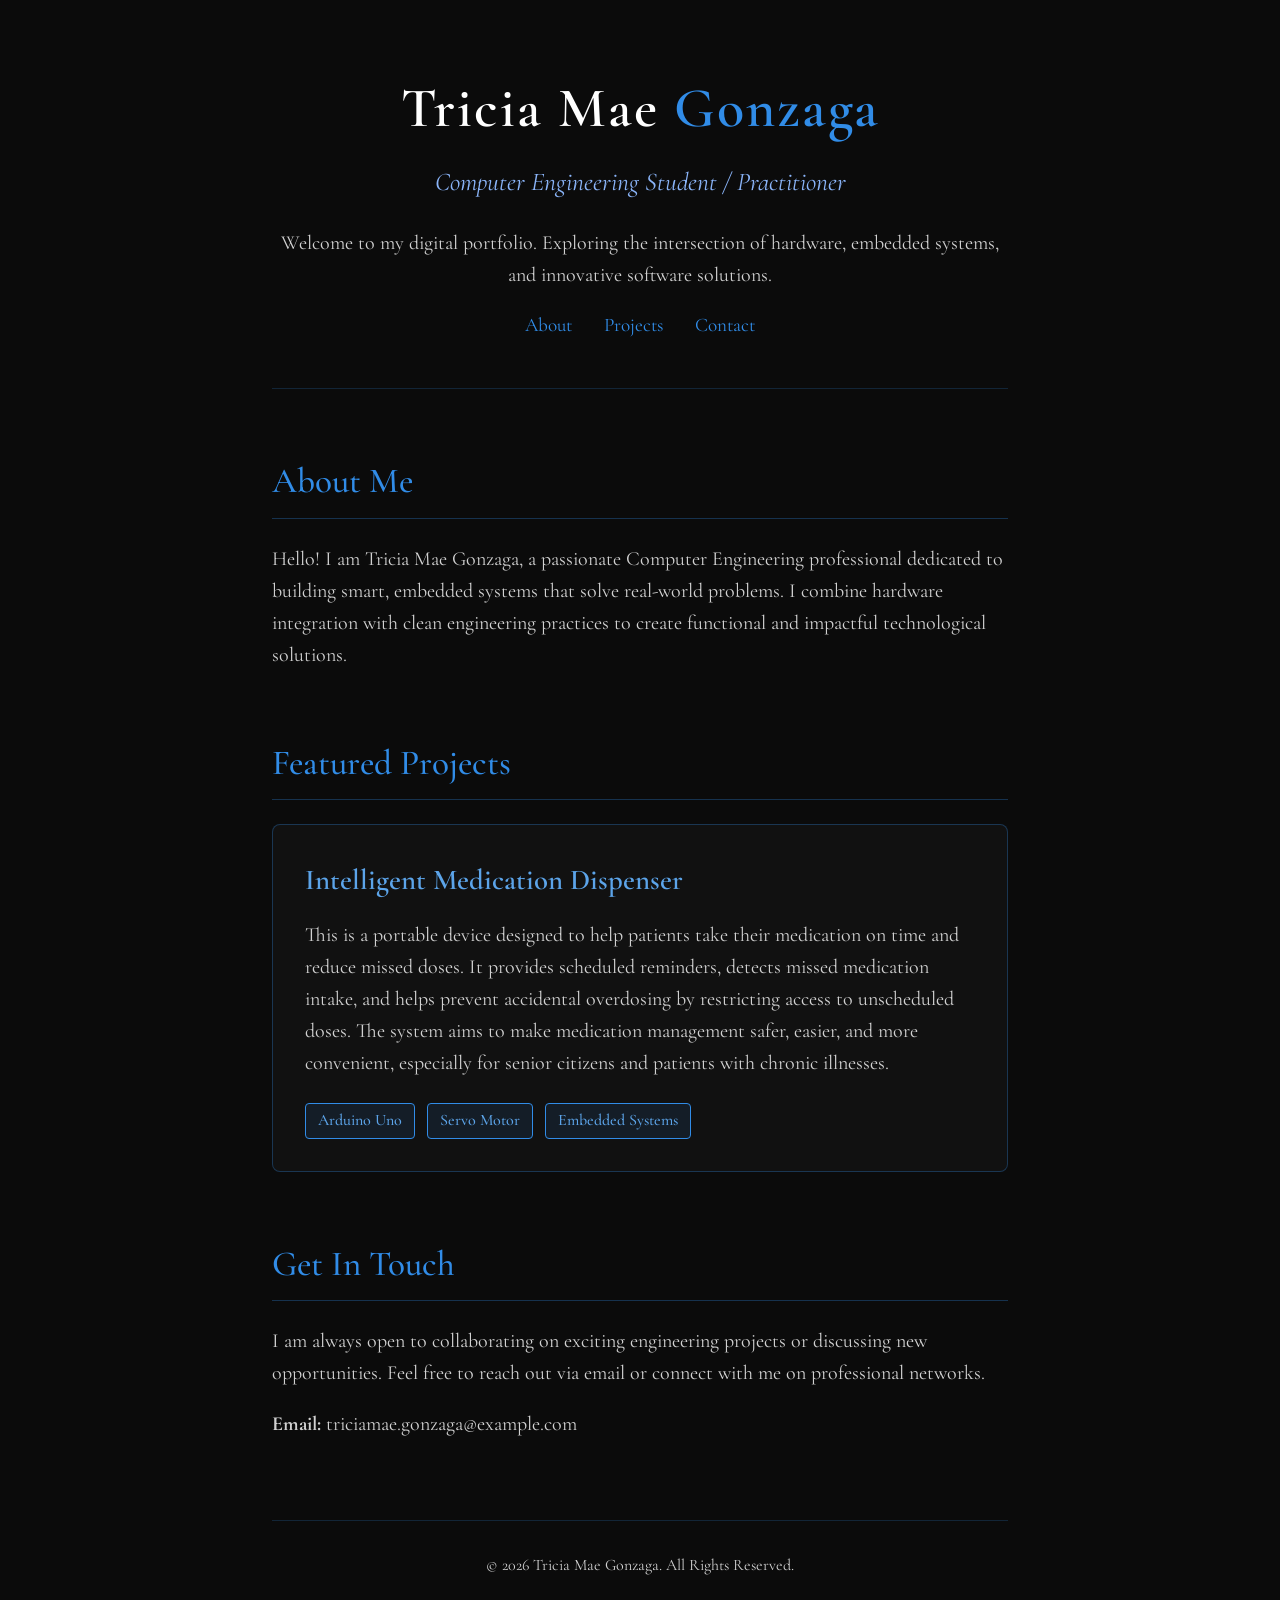
==== index.html @ c419d512 "ewan na rin" ====
<!DOCTYPE html>
<html lang="en">
<head>
    <meta charset="UTF-8">
    <meta name="viewport" content="width=device-width, initial-scale=1.0">
    <title>Tricia Mae Gonzaga | Portfolio</title>
    <link rel="preconnect" href="https://fonts.googleapis.com">
    <link rel="preconnect" href="https://fonts.gstatic.com" crossorigin>
    <link href="https://fonts.googleapis.com/css2?family=Cormorant+Garamond:ital,wght@0,300;0,400;0,500;0,600;0,700;1,400&display=swap" rel="stylesheet">
   <link rel="stylesheet" href="style.css">
</head>
<body>

    <div class="container">
        <header>
            <h1>Tricia Mae <span>Gonzaga</span></h1>
            <div class="subtitle">Computer Engineering Student / Practitioner</div>
            <p id="dynamic-greeting">Welcome to my digital portfolio. Exploring the intersection of hardware, embedded systems, and innovative software solutions.</p>
            <nav>
                <a href="#about">About</a>
                <a href="#projects">Projects</a>
                <a href="#contact">Contact</a>
            </nav>
        </header>

    
        <section id="about">
            <h2>About Me</h2>
            <p>Hello! I am Tricia Mae Gonzaga, a passionate Computer Engineering professional dedicated to building smart, embedded systems that solve real-world problems. I combine hardware integration with clean engineering practices to create functional and impactful technological solutions.</p>
        </section>

 
        <section id="projects">
            <h2>Featured Projects</h2>
            <div class="project-card">
                <div class="project-title">Intelligent Medication Dispenser</div>
                <p>This is a portable device designed to help patients take their medication on time and reduce missed doses. It provides scheduled reminders, detects missed medication intake, and helps prevent accidental overdosing by restricting access to unscheduled doses. The system aims to make medication management safer, easier, and more convenient, especially for senior citizens and patients with chronic illnesses.</p>
                
                <div class="tech-stack">
                    <span class="badge">Arduino Uno</span>
                    <span class="badge">Servo Motor</span>
                    <span class="badge">Embedded Systems</span>
                </div>
            </div>
        </section>

       
        <section id="contact">
            <h2>Get In Touch</h2>
            <p>I am always open to collaborating on exciting engineering projects or discussing new opportunities. Feel free to reach out via email or connect with me on professional networks.</p>
            <p><strong>Email:</strong> triciamae.gonzaga@example.com</p>
        </section>

    
        <footer>
            <p>&copy; 2026 Tricia Mae Gonzaga. All Rights Reserved.</p>
        </footer>
    </div>

    
  <script src="script.js"></script>
</body>
</html>
---- style.css ----
:root {
    --bg-dark: #0b0b0b;
    --french-blue: #318CE7;
    --french-blue-light: #5ca4e9;
    --text-muted: #8ab4f8;
}

* {
    margin: 0;
    padding: 0;
    box-sizing: border-box;
}

body {
    background-color: var(--bg-dark);
    color: var(--french-blue);
    font-family: 'Cormorant Garamond', serif;
    line-height: 1.6;
    font-size: 1.25rem;
    padding: 2rem 1rem;
}

.container {
    max-width: 800px;
    margin: 0 auto;
    padding: 2rem;
}

header {
    text-align: center;
    margin-bottom: 4rem;
    border-bottom: 1px solid rgba(49, 140, 231, 0.2);
    padding-bottom: 3rem;
}

h1 {
    font-size: 3.5rem;
    font-weight: 600;
    letter-spacing: 2px;
    margin-bottom: 0.5rem;
    color: #ffffff;
}

h1 span {
    color: var(--french-blue);
}

.subtitle {
    font-size: 1.6rem;
    font-style: italic;
    color: var(--text-muted);
    margin-bottom: 1.5rem;
}

nav {
    display: flex;
    justify-content: center;
    gap: 2rem;
    margin-top: 1rem;
}

nav a {
    color: var(--french-blue);
    text-decoration: none;
    font-size: 1.2rem;
    transition: color 0.3s ease;
}

nav a:hover {
    color: var(--french-blue-light);
    text-decoration: underline;
}

section {
    margin-bottom: 4rem;
}

h2 {
    font-size: 2.2rem;
    font-weight: 500;
    margin-bottom: 1.5rem;
    border-bottom: 1px solid rgba(49, 140, 231, 0.3);
    padding-bottom: 0.5rem;
}

p {
    margin-bottom: 1.2rem;
    color: #d1d1d1;
}

.project-card {
    background: rgba(20, 20, 20, 0.7);
    border: 1px solid rgba(49, 140, 231, 0.3);
    border-radius: 8px;
    padding: 2rem;
    transition: transform 0.3s ease, border-color 0.3s ease;
}

.project-card:hover {
    border-color: var(--french-blue);
    transform: translateY(-3px);
}

.project-title {
    font-size: 1.8rem;
    font-weight: 600;
    color: var(--french-blue-light);
    margin-bottom: 1rem;
}

.tech-stack {
    display: flex;
    flex-wrap: wrap;
    gap: 0.75rem;
    margin-top: 1.5rem;
}

.badge {
    background: rgba(49, 140, 231, 0.1);
    color: var(--french-blue-light);
    border: 1px solid var(--french-blue);
    padding: 0.25rem 0.75rem;
    border-radius: 4px;
    font-size: 1rem;
    font-weight: 500;
}

footer {
    text-align: center;
    margin-top: 5rem;
    font-size: 1rem;
    color: var(--text-muted);
    border-top: 1px solid rgba(49, 140, 231, 0.2);
    padding-top: 2rem;
}

@media (max-width: 600px) {
    h1 { font-size: 2.5rem; }
    .container { padding: 1rem; }
}
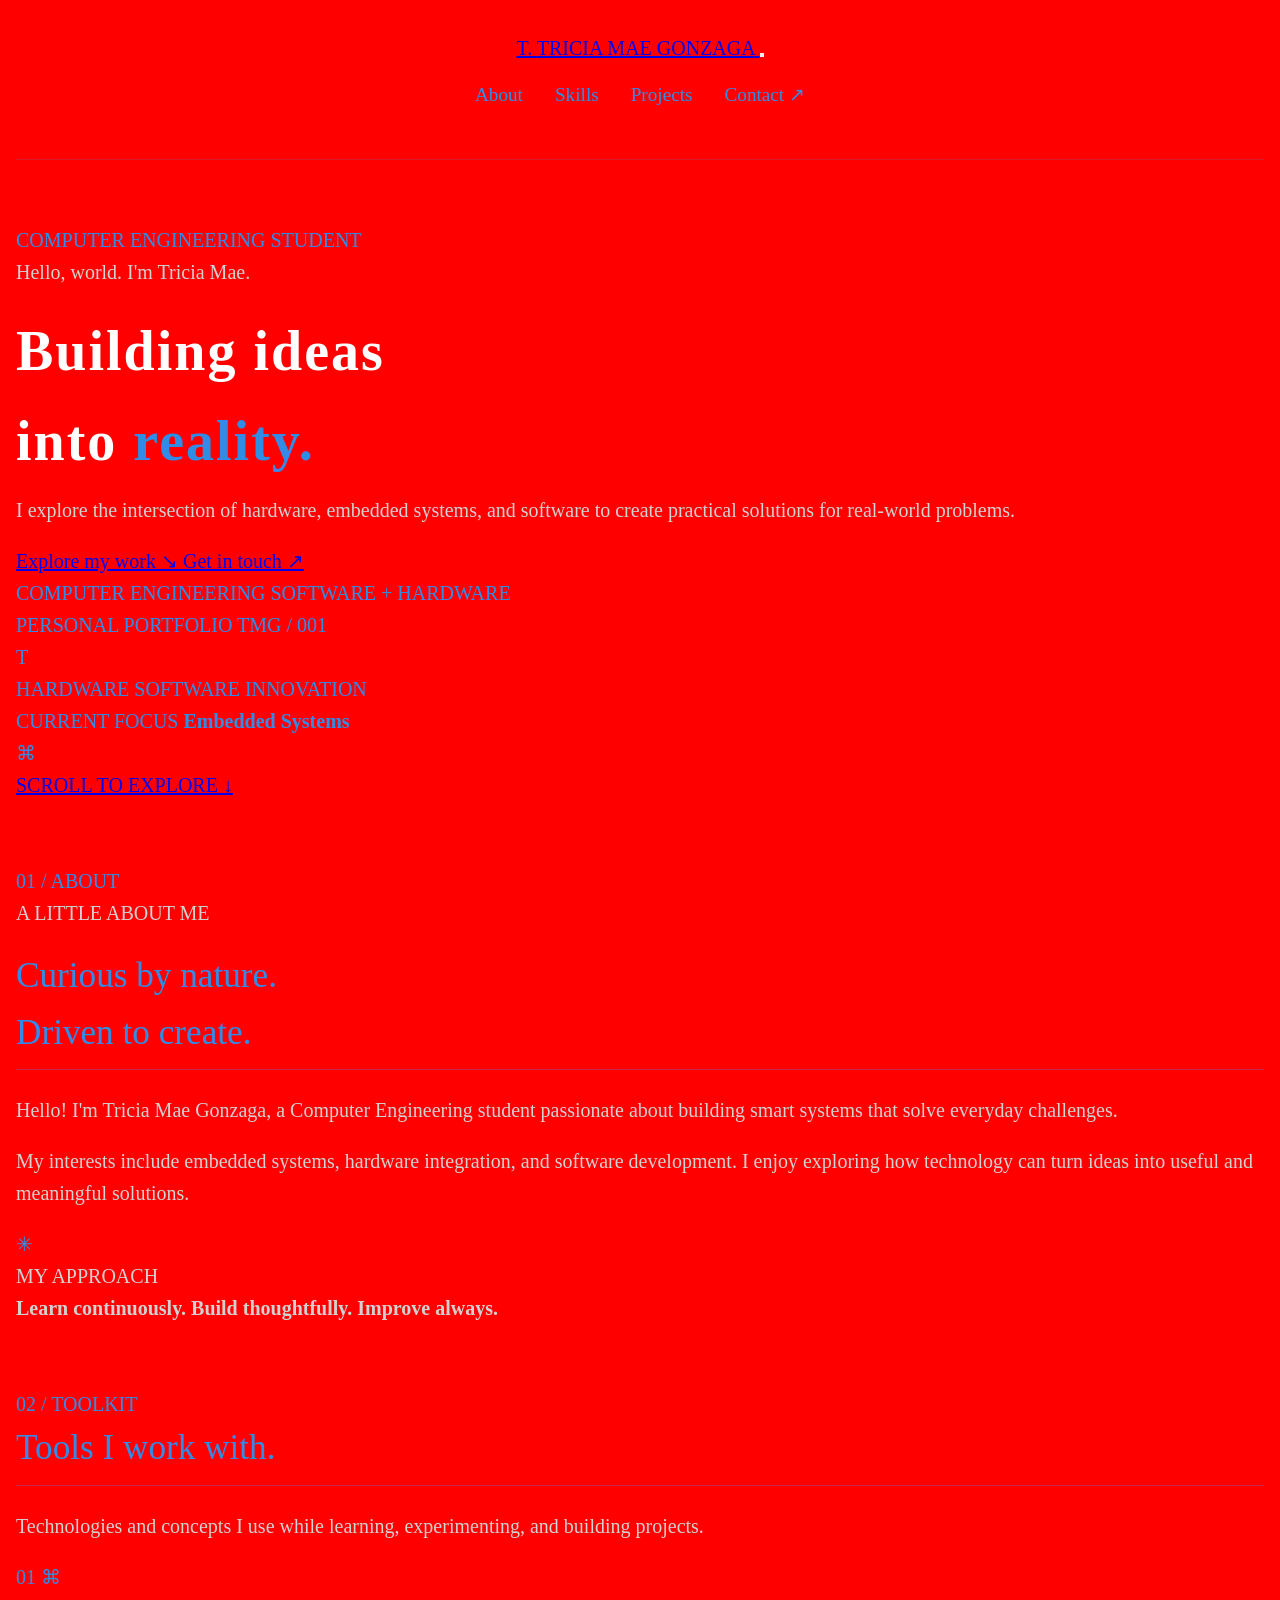
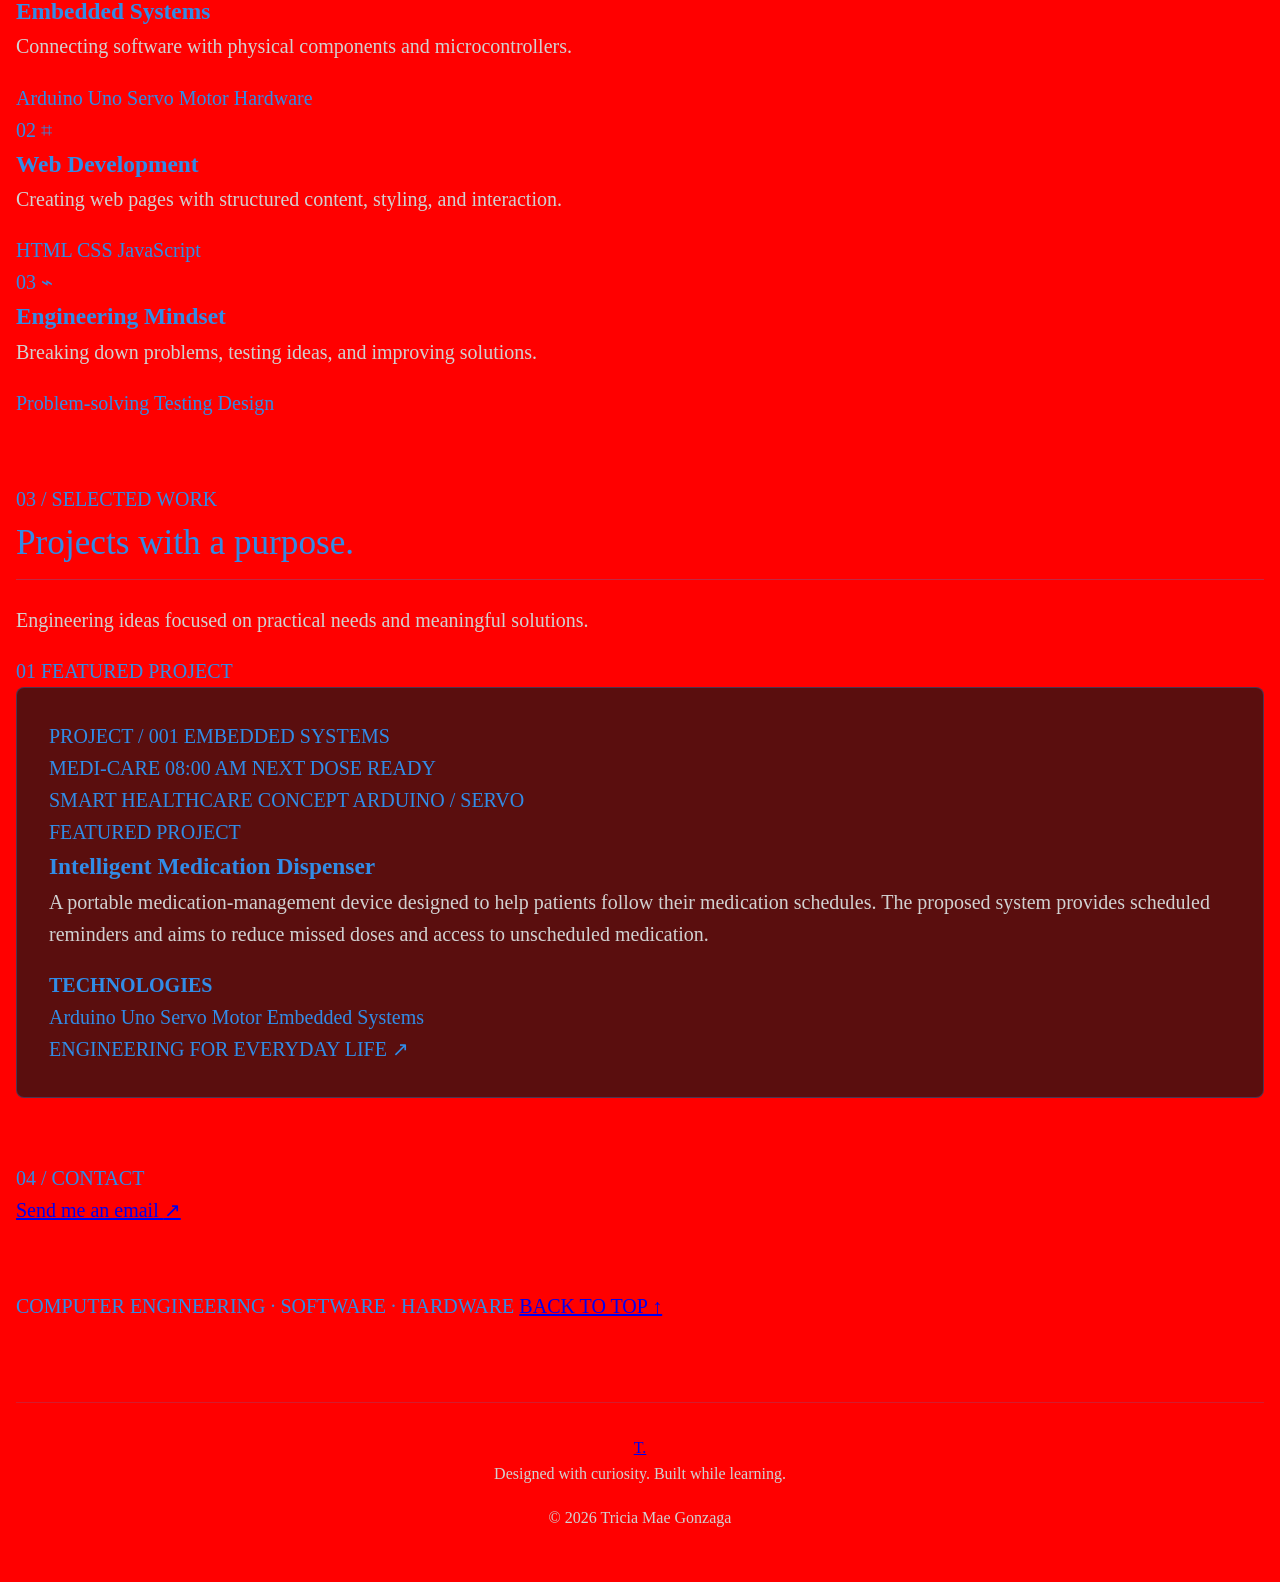
==== commit 061cca19: "ulittttt" ====
--- a/index.html
+++ b/index.html
@@ -1,63 +1,311 @@
+
 <!DOCTYPE html>
 <html lang="en">
 <head>
     <meta charset="UTF-8">
     <meta name="viewport" content="width=device-width, initial-scale=1.0">
+
+    <meta name="theme-color" content="#050505">
+    <meta name="description" content="Tricia Mae Gonzaga's Computer Engineering portfolio, featuring embedded systems and software projects.">
+
     <title>Tricia Mae Gonzaga | Portfolio</title>
+
     <link rel="preconnect" href="https://fonts.googleapis.com">
     <link rel="preconnect" href="https://fonts.gstatic.com" crossorigin>
-    <link href="https://fonts.googleapis.com/css2?family=Cormorant+Garamond:ital,wght@0,300;0,400;0,500;0,600;0,700;1,400&display=swap" rel="stylesheet">
-   <link rel="stylesheet" href="style.css">
+    <link href="https://fonts.googleapis.com/css2?family=DM+Mono:wght@400;500&family=Manrope:wght@400;500;600;700;800&display=swap" rel="stylesheet">
+
+    <link rel="stylesheet" href="style.css">
+    <script src="script.js" defer></script>
 </head>
+
 <body>
-
-    <div class="container">
-        <header>
-            <h1>Tricia Mae <span>Gonzaga</span></h1>
-            <div class="subtitle">Computer Engineering Student / Practitioner</div>
-            <p id="dynamic-greeting">Welcome to my digital portfolio. Exploring the intersection of hardware, embedded systems, and innovative software solutions.</p>
-            <nav>
+    <div class="site-shell">
+
+        <header class="navbar">
+            <a href="#home" class="brand">
+                <span class="brand-mark">T.</span>
+                <span>TRICIA MAE GONZAGA</span>
+            </a>
+
+            <button class="menu-toggle" aria-label="Open navigation"
+                    aria-expanded="false" aria-controls="nav-links">
+                <span></span>
+                <span></span>
+            </button>
+
+            <nav id="nav-links" class="nav-links">
                 <a href="#about">About</a>
+                <a href="#skills">Skills</a>
                 <a href="#projects">Projects</a>
-                <a href="#contact">Contact</a>
+                <a href="#contact" class="nav-contact">Contact <span>↗</span></a>
             </nav>
         </header>
 
-    
-        <section id="about">
-            <h2>About Me</h2>
-            <p>Hello! I am Tricia Mae Gonzaga, a passionate Computer Engineering professional dedicated to building smart, embedded systems that solve real-world problems. I combine hardware integration with clean engineering practices to create functional and impactful technological solutions.</p>
-        </section>
-
- 
-        <section id="projects">
-            <h2>Featured Projects</h2>
-            <div class="project-card">
-                <div class="project-title">Intelligent Medication Dispenser</div>
-                <p>This is a portable device designed to help patients take their medication on time and reduce missed doses. It provides scheduled reminders, detects missed medication intake, and helps prevent accidental overdosing by restricting access to unscheduled doses. The system aims to make medication management safer, easier, and more convenient, especially for senior citizens and patients with chronic illnesses.</p>
-                
-                <div class="tech-stack">
-                    <span class="badge">Arduino Uno</span>
-                    <span class="badge">Servo Motor</span>
-                    <span class="badge">Embedded Systems</span>
-                </div>
-            </div>
-        </section>
-
-       
-        <section id="contact">
-            <h2>Get In Touch</h2>
-            <p>I am always open to collaborating on exciting engineering projects or discussing new opportunities. Feel free to reach out via email or connect with me on professional networks.</p>
-            <p><strong>Email:</strong> triciamae.gonzaga@example.com</p>
-        </section>
-
-    
-        <footer>
-            <p>&copy; 2026 Tricia Mae Gonzaga. All Rights Reserved.</p>
+        <main>
+            <!-- HERO -->
+            <section class="hero" id="home">
+                <div class="hero-copy reveal">
+                    <div class="eyebrow">
+                        <span class="status-dot"></span>
+                        COMPUTER ENGINEERING STUDENT
+                    </div>
+
+                    <p class="hero-kicker">Hello, world. I'm Tricia Mae.</p>
+
+                    <h1>
+                        Building ideas<br>
+                        into <span>reality.</span>
+                    </h1>
+
+                    <p class="hero-description">
+                        I explore the intersection of hardware, embedded systems,
+                        and software to create practical solutions for real-world problems.
+                    </p>
+
+                    <div class="hero-actions">
+                        <a href="#projects" class="button button-primary">
+                            Explore my work <span>↘</span>
+                        </a>
+                        <a href="#contact" class="button button-secondary">
+                            Get in touch <span>↗</span>
+                        </a>
+                    </div>
+
+                    <div class="hero-meta">
+                        <span>COMPUTER ENGINEERING</span>
+                        <span class="meta-divider"></span>
+                        <span>SOFTWARE + HARDWARE</span>
+                    </div>
+                </div>
+
+                <div class="hero-visual reveal">
+                    <div class="visual-top">
+                        <span>PERSONAL PORTFOLIO</span>
+                        <span>TMG / 001</span>
+                    </div>
+
+                    <div class="visual-center">
+                        <div class="orbit orbit-one"></div>
+                        <div class="orbit orbit-two"></div>
+                        <div class="core">
+                            <span>T</span>
+                            <span class="core-dot"></span>
+                        </div>
+                        <span class="orbit-label label-one">HARDWARE</span>
+                        <span class="orbit-label label-two">SOFTWARE</span>
+                        <span class="orbit-label label-three">INNOVATION</span>
+                    </div>
+
+                    <div class="visual-bottom">
+                        <div>
+                            <span class="mini-label">CURRENT FOCUS</span>
+                            <strong>Embedded Systems</strong>
+                        </div>
+                        <span class="visual-symbol">⌘</span>
+                    </div>
+                </div>
+
+                <a href="#about" class="scroll-hint">
+                    <span class="scroll-line"></span>
+                    SCROLL TO EXPLORE
+                    <span>↓</span>
+                </a>
+            </section>
+
+            <!-- ABOUT -->
+            <section class="section about-section" id="about">
+                <div class="section-label">
+                    <span>01 / ABOUT</span>
+                    <span class="label-line"></span>
+                </div>
+
+                <div class="about-grid">
+                    <div class="section-heading reveal">
+                        <p class="eyebrow">A LITTLE ABOUT ME</p>
+                        <h2>Curious by nature.<br><span>Driven to create.</span></h2>
+                    </div>
+
+                    <div class="about-copy reveal">
+                        <p>
+                            Hello! I'm Tricia Mae Gonzaga, a Computer Engineering
+                            student passionate about building smart systems that
+                            solve everyday challenges.
+                        </p>
+                        <p>
+                            My interests include embedded systems, hardware
+                            integration, and software development. I enjoy
+                            exploring how technology can turn ideas into
+                            useful and meaningful solutions.
+                        </p>
+
+                        <div class="about-note">
+                            <span class="note-icon">✳</span>
+                            <p>
+                                MY APPROACH<br>
+                                <strong>Learn continuously. Build thoughtfully. Improve always.</strong>
+                            </p>
+                        </div>
+                    </div>
+                </div>
+            </section>
+
+            <!-- SKILLS -->
+            <section class="section" id="skills">
+                <div class="section-label">
+                    <span>02 / TOOLKIT</span>
+                    <span class="label-line"></span>
+                </div>
+
+                <div class="section-intro reveal">
+                    <h2>Tools I work with<span>.</span></h2>
+                    <p>
+                        Technologies and concepts I use while learning,
+                        experimenting, and building projects.
+                    </p>
+                </div>
+
+                <div class="skills-grid">
+                    <article class="skill-card reveal">
+                        <span class="card-number">01</span>
+                        <span class="skill-icon">⌘</span>
+                        <h3>Embedded Systems</h3>
+                        <p>Connecting software with physical components and microcontrollers.</p>
+                        <div class="tags">
+                            <span>Arduino Uno</span>
+                            <span>Servo Motor</span>
+                            <span>Hardware</span>
+                        </div>
+                    </article>
+
+                    <article class="skill-card reveal">
+                        <span class="card-number">02</span>
+                        <span class="skill-icon">⌗</span>
+                        <h3>Web Development</h3>
+                        <p>Creating web pages with structured content, styling, and interaction.</p>
+                        <div class="tags">
+                            <span>HTML</span>
+                            <span>CSS</span>
+                            <span>JavaScript</span>
+                        </div>
+                    </article>
+
+                    <article class="skill-card reveal">
+                        <span class="card-number">03</span>
+                        <span class="skill-icon">⌁</span>
+                        <h3>Engineering Mindset</h3>
+                        <p>Breaking down problems, testing ideas, and improving solutions.</p>
+                        <div class="tags">
+                            <span>Problem-solving</span>
+                            <span>Testing</span>
+                            <span>Design</span>
+                        </div>
+                    </article>
+                </div>
+            </section>
+
+            <!-- PROJECTS -->
+            <section class="section" id="projects">
+                <div class="section-label">
+                    <span>03 / SELECTED WORK</span>
+                    <span class="label-line"></span>
+                </div>
+
+                <div class="section-intro project-intro reveal">
+                    <div>
+                        <h2>Projects with a purpose<span>.</span></h2>
+                        <p>
+                            Engineering ideas focused on practical needs
+                            and meaningful solutions.
+                        </p>
+                    </div>
+                    <span class="project-count">01 FEATURED PROJECT</span>
+                </div>
+
+                <article class="project-card reveal">
+                    <div class="project-art">
+                        <div class="art-top">
+                            <span>PROJECT / 001</span>
+                            <span>EMBEDDED SYSTEMS</span>
+                        </div>
+
+                        <div class="device-illustration">
+                            <div class="device">
+                                <div class="device-screen">
+                                    <span class="screen-label">MEDI-CARE</span>
+                                    <span class="screen-time">08:00 AM</span>
+                                    <span class="screen-status">NEXT DOSE READY</span>
+                                </div>
+                                <div class="device-light"></div>
+                                <div class="device-button"></div>
+                                <div class="device-slot"></div>
+                            </div>
+                            <div class="device-orbit"></div>
+                        </div>
+
+                        <div class="art-bottom">
+                            <span>SMART HEALTHCARE CONCEPT</span>
+                            <span>ARDUINO / SERVO</span>
+                        </div>
+                    </div>
+
+                    <div class="project-details">
+                        <div class="project-type">
+                            <span class="status-dot"></span>
+                            FEATURED PROJECT
+                        </div>
+
+                        <h3>Intelligent Medication Dispenser</h3>
+
+                        <p>
+                            A portable medication-management device designed
+                            to help patients follow their medication schedules.
+                            The proposed system provides scheduled reminders
+                            and aims to reduce missed doses and access to
+                            unscheduled medication.
+                        </p>
+
+                        <h4>TECHNOLOGIES</h4>
+                        <div class="tags project-tags">
+                            <span>Arduino Uno</span>
+                            <span>Servo Motor</span>
+                            <span>Embedded Systems</span>
+                        </div>
+
+                        <div class="project-footer">
+                            <span>ENGINEERING FOR EVERYDAY LIFE</span>
+                            <span class="project-arrow">↗</span>
+                        </div>
+                    </div>
+                </article>
+            </section>
+
+            <!-- CONTACT -->
+            <section class="section contact-section" id="contact">
+                <div class="section-label">
+                    <span>04 / CONTACT</span>
+                    <span class="label-line"></span>
+                </div>
+
+
+                    <a class="button button-primary"
+                       href="mailto:YOUR-REAL-EMAIL@example.com">
+                        Send me an email <span>↗</span>
+                    </a>
+                </div>
+
+                <div class="contact-bottom">
+                    <span>COMPUTER ENGINEERING · SOFTWARE · HARDWARE</span>
+                    <a href="#home">BACK TO TOP ↑</a>
+                </div>
+            </section>
+        </main>
+
+        <footer class="footer">
+            <a href="#home" class="footer-brand">T.</a>
+            <p>Designed with curiosity. Built while learning.</p>
+            <p>© <span id="year">2026</span> Tricia Mae Gonzaga</p>
         </footer>
+
     </div>
-
-    
-  <script src="script.js"></script>
 </body>
 </html>
--- a/style.css
+++ b/style.css
@@ -138,3 +138,6 @@
     h1 { font-size: 2.5rem; }
     .container { padding: 1rem; }
 }
+body {
+    background-color: red !important;
+}
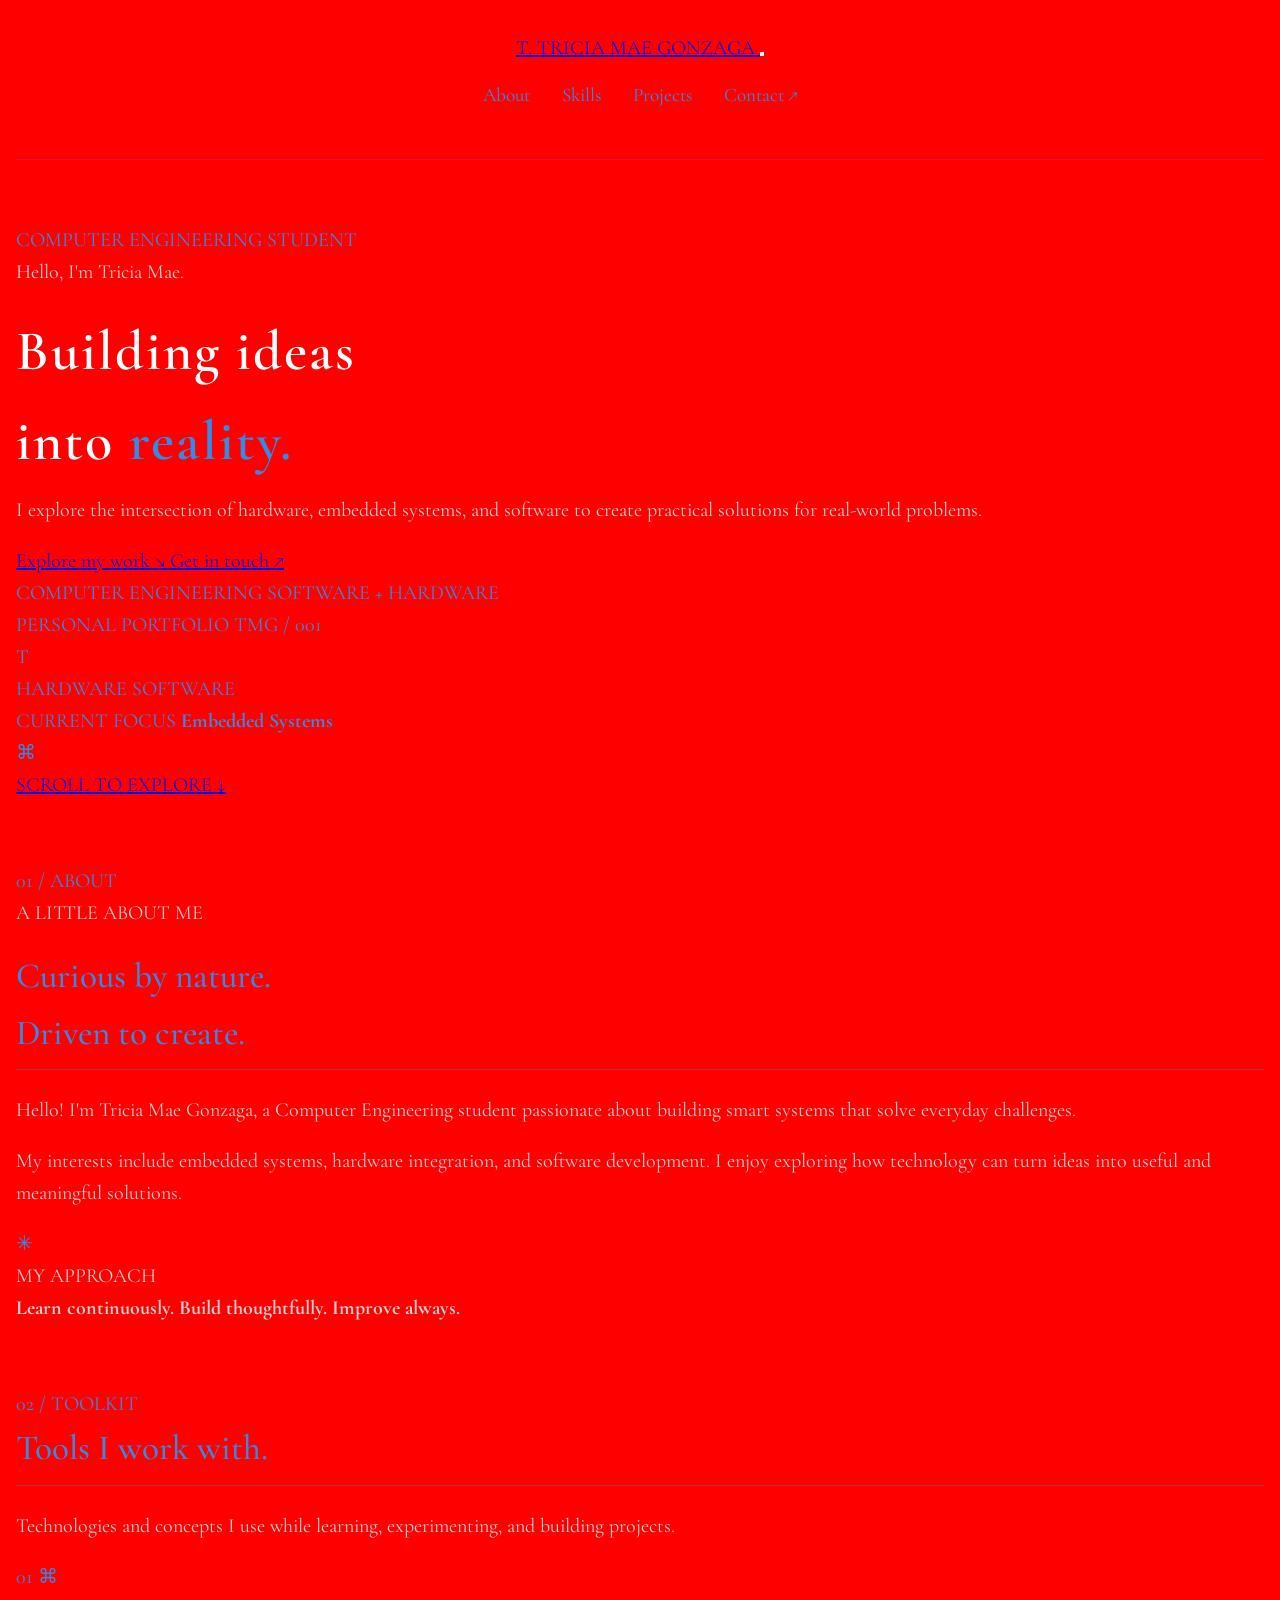
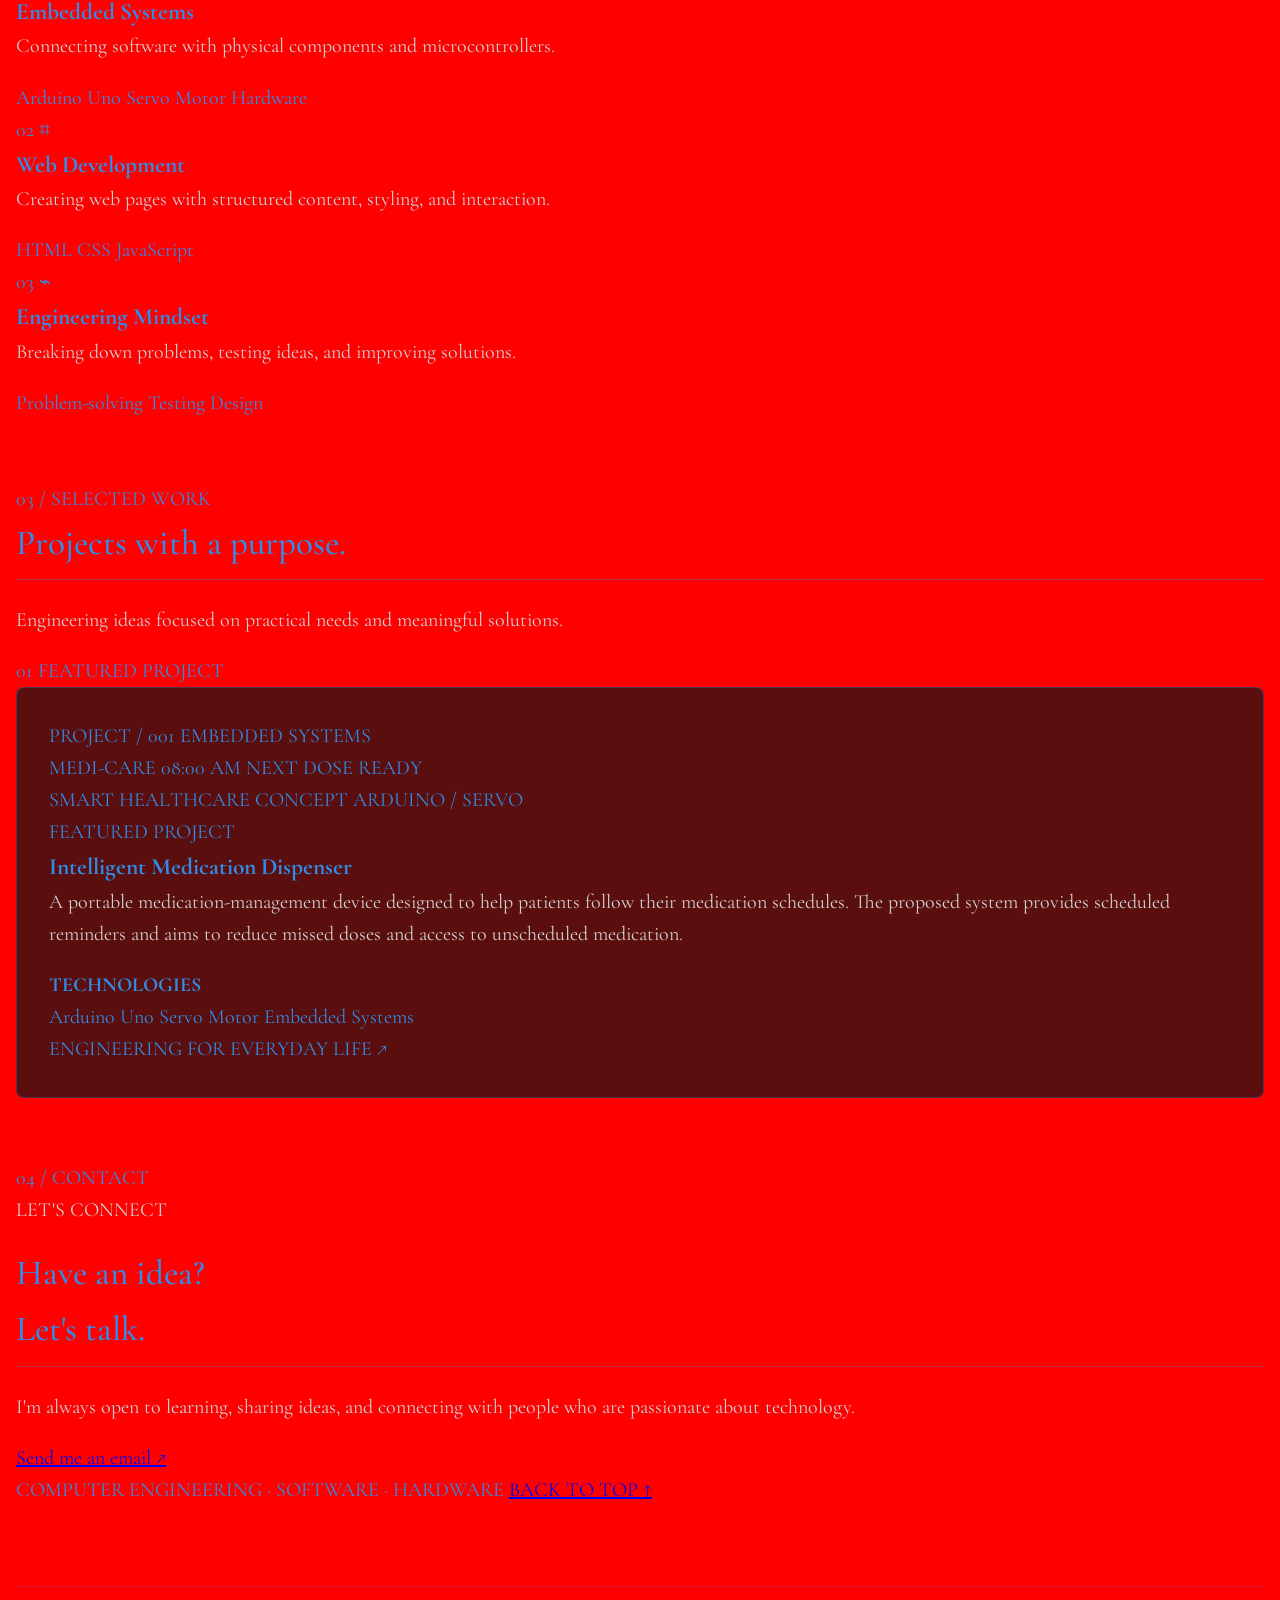
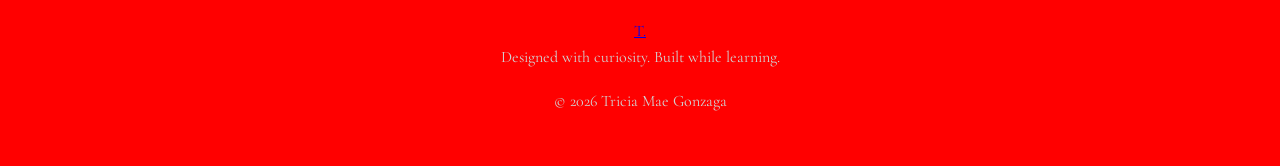
==== commit 47cc565e: "ulittttt" ====
--- a/index.html
+++ b/index.html
@@ -5,30 +5,41 @@
     <meta charset="UTF-8">
     <meta name="viewport" content="width=device-width, initial-scale=1.0">
 
-    <meta name="theme-color" content="#050505">
+    <meta name="theme-color" content="#F7F3EB">
     <meta name="description" content="Tricia Mae Gonzaga's Computer Engineering portfolio, featuring embedded systems and software projects.">
 
     <title>Tricia Mae Gonzaga | Portfolio</title>
 
+    <!-- Google Fonts: Cormorant Garamond + DM Sans -->
     <link rel="preconnect" href="https://fonts.googleapis.com">
     <link rel="preconnect" href="https://fonts.gstatic.com" crossorigin>
-    <link href="https://fonts.googleapis.com/css2?family=DM+Mono:wght@400;500&family=Manrope:wght@400;500;600;700;800&display=swap" rel="stylesheet">
-
+
+    <link href="https://fonts.googleapis.com/css2?family=Cormorant+Garamond:ital,wght@0,400;0,500;0,600;0,700;1,400;1,500&family=DM+Sans:wght@400;500;600;700&display=swap" rel="stylesheet">
+
+    <!-- CSS -->
     <link rel="stylesheet" href="style.css">
+
+    <!-- JavaScript -->
     <script src="script.js" defer></script>
 </head>
 
 <body>
     <div class="site-shell">
 
+        <!-- NAVIGATION -->
         <header class="navbar">
             <a href="#home" class="brand">
                 <span class="brand-mark">T.</span>
                 <span>TRICIA MAE GONZAGA</span>
             </a>
 
-            <button class="menu-toggle" aria-label="Open navigation"
-                    aria-expanded="false" aria-controls="nav-links">
+            <button
+                class="menu-toggle"
+                type="button"
+                aria-label="Open navigation"
+                aria-expanded="false"
+                aria-controls="nav-links"
+            >
                 <span></span>
                 <span></span>
             </button>
@@ -37,20 +48,26 @@
                 <a href="#about">About</a>
                 <a href="#skills">Skills</a>
                 <a href="#projects">Projects</a>
-                <a href="#contact" class="nav-contact">Contact <span>↗</span></a>
+                <a href="#contact" class="nav-contact">
+                    Contact <span>↗</span>
+                </a>
             </nav>
         </header>
 
         <main>
+
             <!-- HERO -->
             <section class="hero" id="home">
+
                 <div class="hero-copy reveal">
                     <div class="eyebrow">
                         <span class="status-dot"></span>
                         COMPUTER ENGINEERING STUDENT
                     </div>
 
-                    <p class="hero-kicker">Hello, world. I'm Tricia Mae.</p>
+                    <p class="hero-kicker">
+                        Hello, I'm Tricia Mae.
+                    </p>
 
                     <h1>
                         Building ideas<br>
@@ -58,14 +75,16 @@
                     </h1>
 
                     <p class="hero-description">
-                        I explore the intersection of hardware, embedded systems,
-                        and software to create practical solutions for real-world problems.
+                        I explore the intersection of hardware,
+                        embedded systems, and software to create
+                        practical solutions for real-world problems.
                     </p>
 
                     <div class="hero-actions">
                         <a href="#projects" class="button button-primary">
                             Explore my work <span>↘</span>
                         </a>
+
                         <a href="#contact" class="button button-secondary">
                             Get in touch <span>↗</span>
                         </a>
@@ -78,7 +97,9 @@
                     </div>
                 </div>
 
+                <!-- DECORATIVE HERO VISUAL -->
                 <div class="hero-visual reveal">
+
                     <div class="visual-top">
                         <span>PERSONAL PORTFOLIO</span>
                         <span>TMG / 001</span>
@@ -87,13 +108,20 @@
                     <div class="visual-center">
                         <div class="orbit orbit-one"></div>
                         <div class="orbit orbit-two"></div>
+
                         <div class="core">
                             <span>T</span>
                             <span class="core-dot"></span>
                         </div>
-                        <span class="orbit-label label-one">HARDWARE</span>
-                        <span class="orbit-label label-two">SOFTWARE</span>
-                        <span class="orbit-label label-three">INNOVATION</span>
+
+                        <span class="orbit-label label-one">
+                            HARDWARE
+                        </span>
+
+                        <span class="orbit-label label-two">
+                            SOFTWARE
+                        </span>
+                        
                     </div>
 
                     <div class="visual-bottom">
@@ -101,6 +129,7 @@
                             <span class="mini-label">CURRENT FOCUS</span>
                             <strong>Embedded Systems</strong>
                         </div>
+
                         <span class="visual-symbol">⌘</span>
                     </div>
                 </div>
@@ -110,47 +139,63 @@
                     SCROLL TO EXPLORE
                     <span>↓</span>
                 </a>
+
             </section>
 
             <!-- ABOUT -->
             <section class="section about-section" id="about">
+
                 <div class="section-label">
                     <span>01 / ABOUT</span>
                     <span class="label-line"></span>
                 </div>
 
                 <div class="about-grid">
+
                     <div class="section-heading reveal">
                         <p class="eyebrow">A LITTLE ABOUT ME</p>
-                        <h2>Curious by nature.<br><span>Driven to create.</span></h2>
+
+                        <h2>
+                            Curious by nature.<br>
+                            <span>Driven to create.</span>
+                        </h2>
                     </div>
 
                     <div class="about-copy reveal">
                         <p>
-                            Hello! I'm Tricia Mae Gonzaga, a Computer Engineering
-                            student passionate about building smart systems that
-                            solve everyday challenges.
-                        </p>
-                        <p>
-                            My interests include embedded systems, hardware
-                            integration, and software development. I enjoy
-                            exploring how technology can turn ideas into
-                            useful and meaningful solutions.
+                            Hello! I'm Tricia Mae Gonzaga, a Computer
+                            Engineering student passionate about
+                            building smart systems that solve
+                            everyday challenges.
+                        </p>
+
+                        <p>
+                            My interests include embedded systems,
+                            hardware integration, and software
+                            development. I enjoy exploring how
+                            technology can turn ideas into useful
+                            and meaningful solutions.
                         </p>
 
                         <div class="about-note">
                             <span class="note-icon">✳</span>
+
                             <p>
                                 MY APPROACH<br>
-                                <strong>Learn continuously. Build thoughtfully. Improve always.</strong>
+                                <strong>
+                                    Learn continuously. Build thoughtfully.
+                                    Improve always.
+                                </strong>
                             </p>
                         </div>
                     </div>
+
                 </div>
             </section>
 
             <!-- SKILLS -->
             <section class="section" id="skills">
+
                 <div class="section-label">
                     <span>02 / TOOLKIT</span>
                     <span class="label-line"></span>
@@ -158,6 +203,7 @@
 
                 <div class="section-intro reveal">
                     <h2>Tools I work with<span>.</span></h2>
+
                     <p>
                         Technologies and concepts I use while learning,
                         experimenting, and building projects.
@@ -165,11 +211,19 @@
                 </div>
 
                 <div class="skills-grid">
+
+                    <!-- SKILL 1 -->
                     <article class="skill-card reveal">
                         <span class="card-number">01</span>
                         <span class="skill-icon">⌘</span>
+
                         <h3>Embedded Systems</h3>
-                        <p>Connecting software with physical components and microcontrollers.</p>
+
+                        <p>
+                            Connecting software with physical
+                            components and microcontrollers.
+                        </p>
+
                         <div class="tags">
                             <span>Arduino Uno</span>
                             <span>Servo Motor</span>
@@ -177,11 +231,18 @@
                         </div>
                     </article>
 
+                    <!-- SKILL 2 -->
                     <article class="skill-card reveal">
                         <span class="card-number">02</span>
                         <span class="skill-icon">⌗</span>
+
                         <h3>Web Development</h3>
-                        <p>Creating web pages with structured content, styling, and interaction.</p>
+
+                        <p>
+                            Creating web pages with structured content,
+                            styling, and interaction.
+                        </p>
+
                         <div class="tags">
                             <span>HTML</span>
                             <span>CSS</span>
@@ -189,66 +250,101 @@
                         </div>
                     </article>
 
+                    <!-- SKILL 3 -->
                     <article class="skill-card reveal">
                         <span class="card-number">03</span>
                         <span class="skill-icon">⌁</span>
+
                         <h3>Engineering Mindset</h3>
-                        <p>Breaking down problems, testing ideas, and improving solutions.</p>
+
+                        <p>
+                            Breaking down problems, testing ideas,
+                            and improving solutions.
+                        </p>
+
                         <div class="tags">
                             <span>Problem-solving</span>
                             <span>Testing</span>
                             <span>Design</span>
                         </div>
                     </article>
+
                 </div>
             </section>
 
             <!-- PROJECTS -->
             <section class="section" id="projects">
+
                 <div class="section-label">
                     <span>03 / SELECTED WORK</span>
                     <span class="label-line"></span>
                 </div>
 
                 <div class="section-intro project-intro reveal">
+
                     <div>
                         <h2>Projects with a purpose<span>.</span></h2>
-                        <p>
-                            Engineering ideas focused on practical needs
-                            and meaningful solutions.
-                        </p>
-                    </div>
-                    <span class="project-count">01 FEATURED PROJECT</span>
+
+                        <p>
+                            Engineering ideas focused on practical
+                            needs and meaningful solutions.
+                        </p>
+                    </div>
+
+                    <span class="project-count">
+                        01 FEATURED PROJECT
+                    </span>
+
                 </div>
 
                 <article class="project-card reveal">
+
+                    <!-- PROJECT ILLUSTRATION -->
                     <div class="project-art">
+
                         <div class="art-top">
                             <span>PROJECT / 001</span>
                             <span>EMBEDDED SYSTEMS</span>
                         </div>
 
                         <div class="device-illustration">
+
                             <div class="device">
+
                                 <div class="device-screen">
-                                    <span class="screen-label">MEDI-CARE</span>
-                                    <span class="screen-time">08:00 AM</span>
-                                    <span class="screen-status">NEXT DOSE READY</span>
+                                    <span class="screen-label">
+                                        MEDI-CARE
+                                    </span>
+
+                                    <span class="screen-time">
+                                        08:00 AM
+                                    </span>
+
+                                    <span class="screen-status">
+                                        NEXT DOSE READY
+                                    </span>
                                 </div>
+
                                 <div class="device-light"></div>
                                 <div class="device-button"></div>
                                 <div class="device-slot"></div>
+
                             </div>
+
                             <div class="device-orbit"></div>
+
                         </div>
 
                         <div class="art-bottom">
                             <span>SMART HEALTHCARE CONCEPT</span>
                             <span>ARDUINO / SERVO</span>
                         </div>
-                    </div>
-
+
+                    </div>
+
+                    <!-- PROJECT DETAILS -->
                     <div class="project-details">
+
                         <div class="project-type">
                             <span class="status-dot"></span>
                             FEATURED PROJECT
@@ -257,14 +353,16 @@
                         <h3>Intelligent Medication Dispenser</h3>
 
                         <p>
-                            A portable medication-management device designed
-                            to help patients follow their medication schedules.
-                            The proposed system provides scheduled reminders
-                            and aims to reduce missed doses and access to
+                            A portable medication-management device
+                            designed to help patients follow their
+                            medication schedules. The proposed system
+                            provides scheduled reminders and aims to
+                            reduce missed doses and access to
                             unscheduled medication.
                         </p>
 
                         <h4>TECHNOLOGIES</h4>
+
                         <div class="tags project-tags">
                             <span>Arduino Uno</span>
                             <span>Servo Motor</span>
@@ -275,35 +373,68 @@
                             <span>ENGINEERING FOR EVERYDAY LIFE</span>
                             <span class="project-arrow">↗</span>
                         </div>
-                    </div>
+
+                    </div>
+
                 </article>
             </section>
 
             <!-- CONTACT -->
             <section class="section contact-section" id="contact">
+
                 <div class="section-label">
                     <span>04 / CONTACT</span>
                     <span class="label-line"></span>
                 </div>
 
-
-                    <a class="button button-primary"
-                       href="mailto:YOUR-REAL-EMAIL@example.com">
+                <div class="contact-main reveal">
+
+                    <p class="eyebrow">LET'S CONNECT</p>
+
+                    <h2>
+                        Have an idea?<br>
+                        <span>Let's talk.</span>
+                    </h2>
+
+                    <p>
+                        I'm always open to learning, sharing ideas,
+                        and connecting with people who are passionate
+                        about technology.
+                    </p>
+
+                   
+                    <a
+                        class="button button-primary"
+                        href="mailto:gonzagat634@gmail.com"
+                    >
                         Send me an email <span>↗</span>
                     </a>
+
                 </div>
 
                 <div class="contact-bottom">
-                    <span>COMPUTER ENGINEERING · SOFTWARE · HARDWARE</span>
+                    <span>
+                        COMPUTER ENGINEERING · SOFTWARE · HARDWARE
+                    </span>
+
                     <a href="#home">BACK TO TOP ↑</a>
                 </div>
+
             </section>
+
         </main>
 
+   
         <footer class="footer">
+
             <a href="#home" class="footer-brand">T.</a>
+
             <p>Designed with curiosity. Built while learning.</p>
-            <p>© <span id="year">2026</span> Tricia Mae Gonzaga</p>
+
+            <p>
+                © <span id="year">2026</span> Tricia Mae Gonzaga
+            </p>
+
         </footer>
 
     </div>
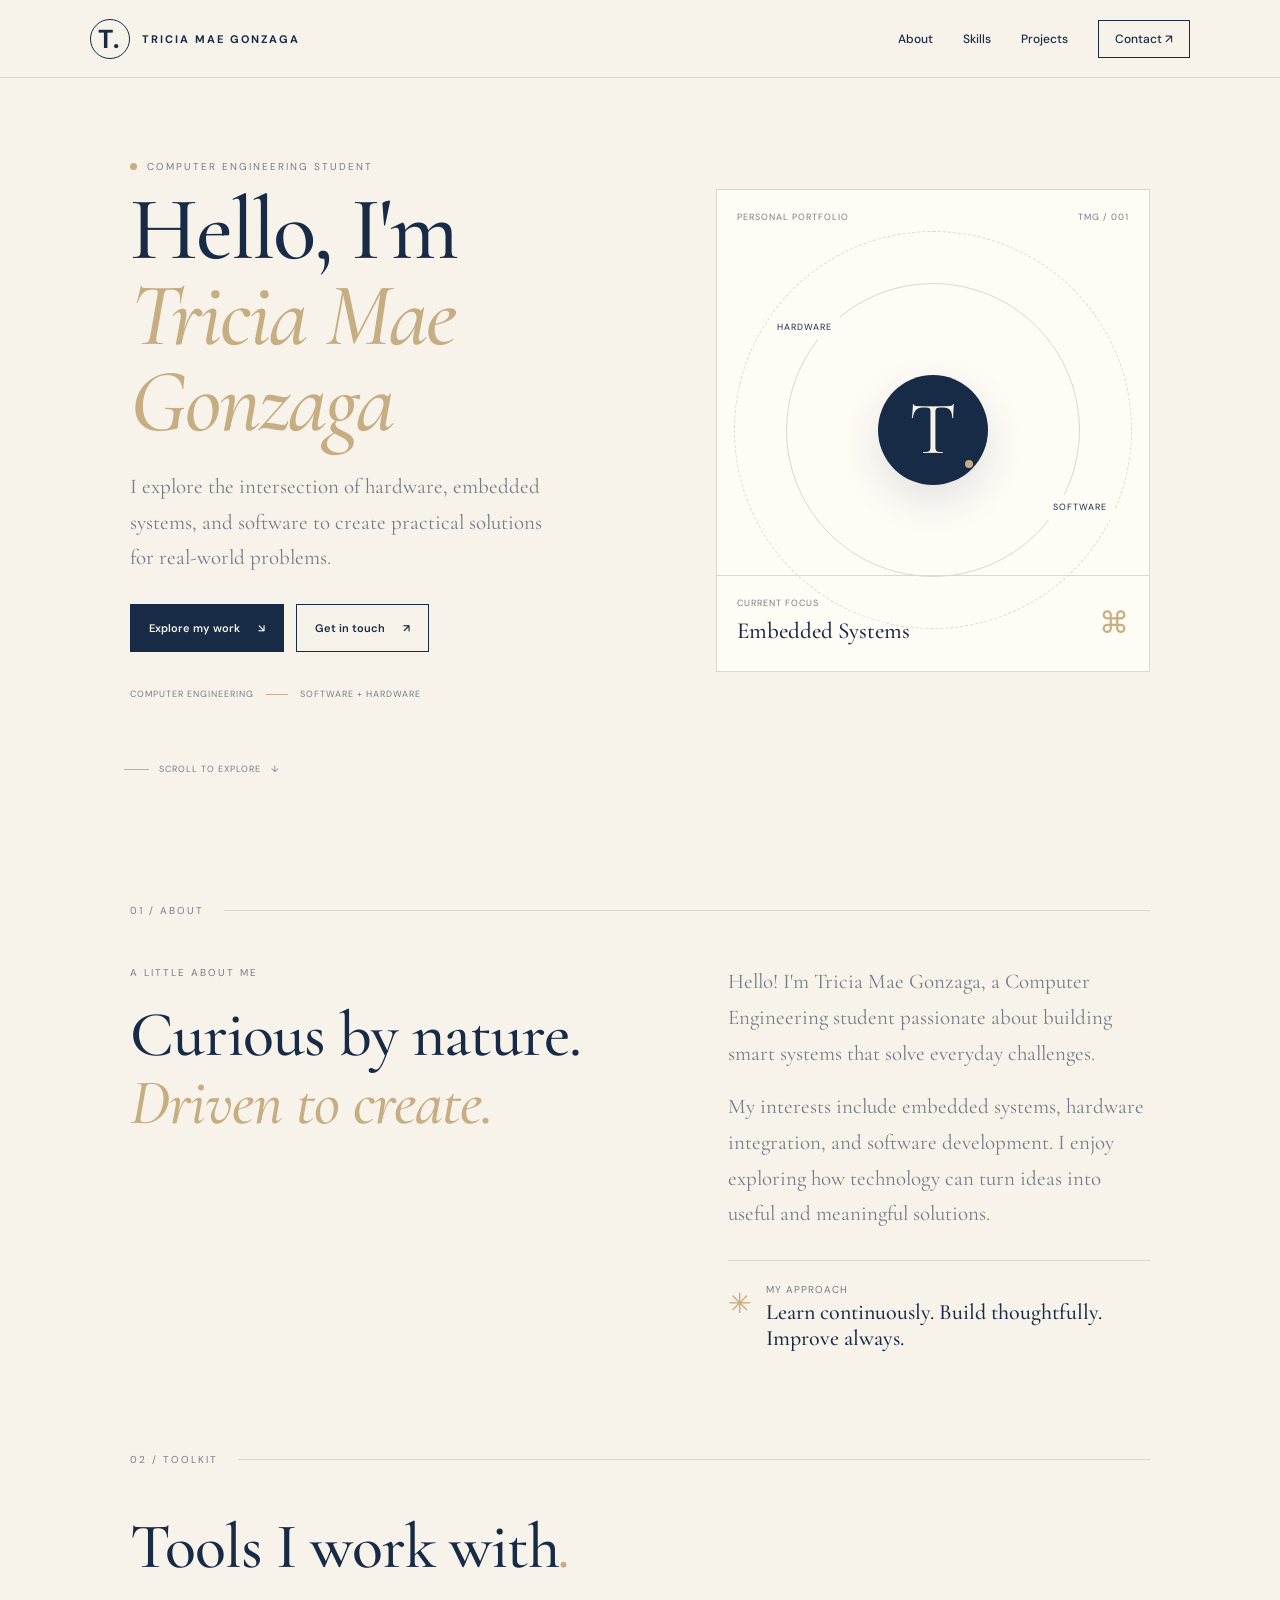
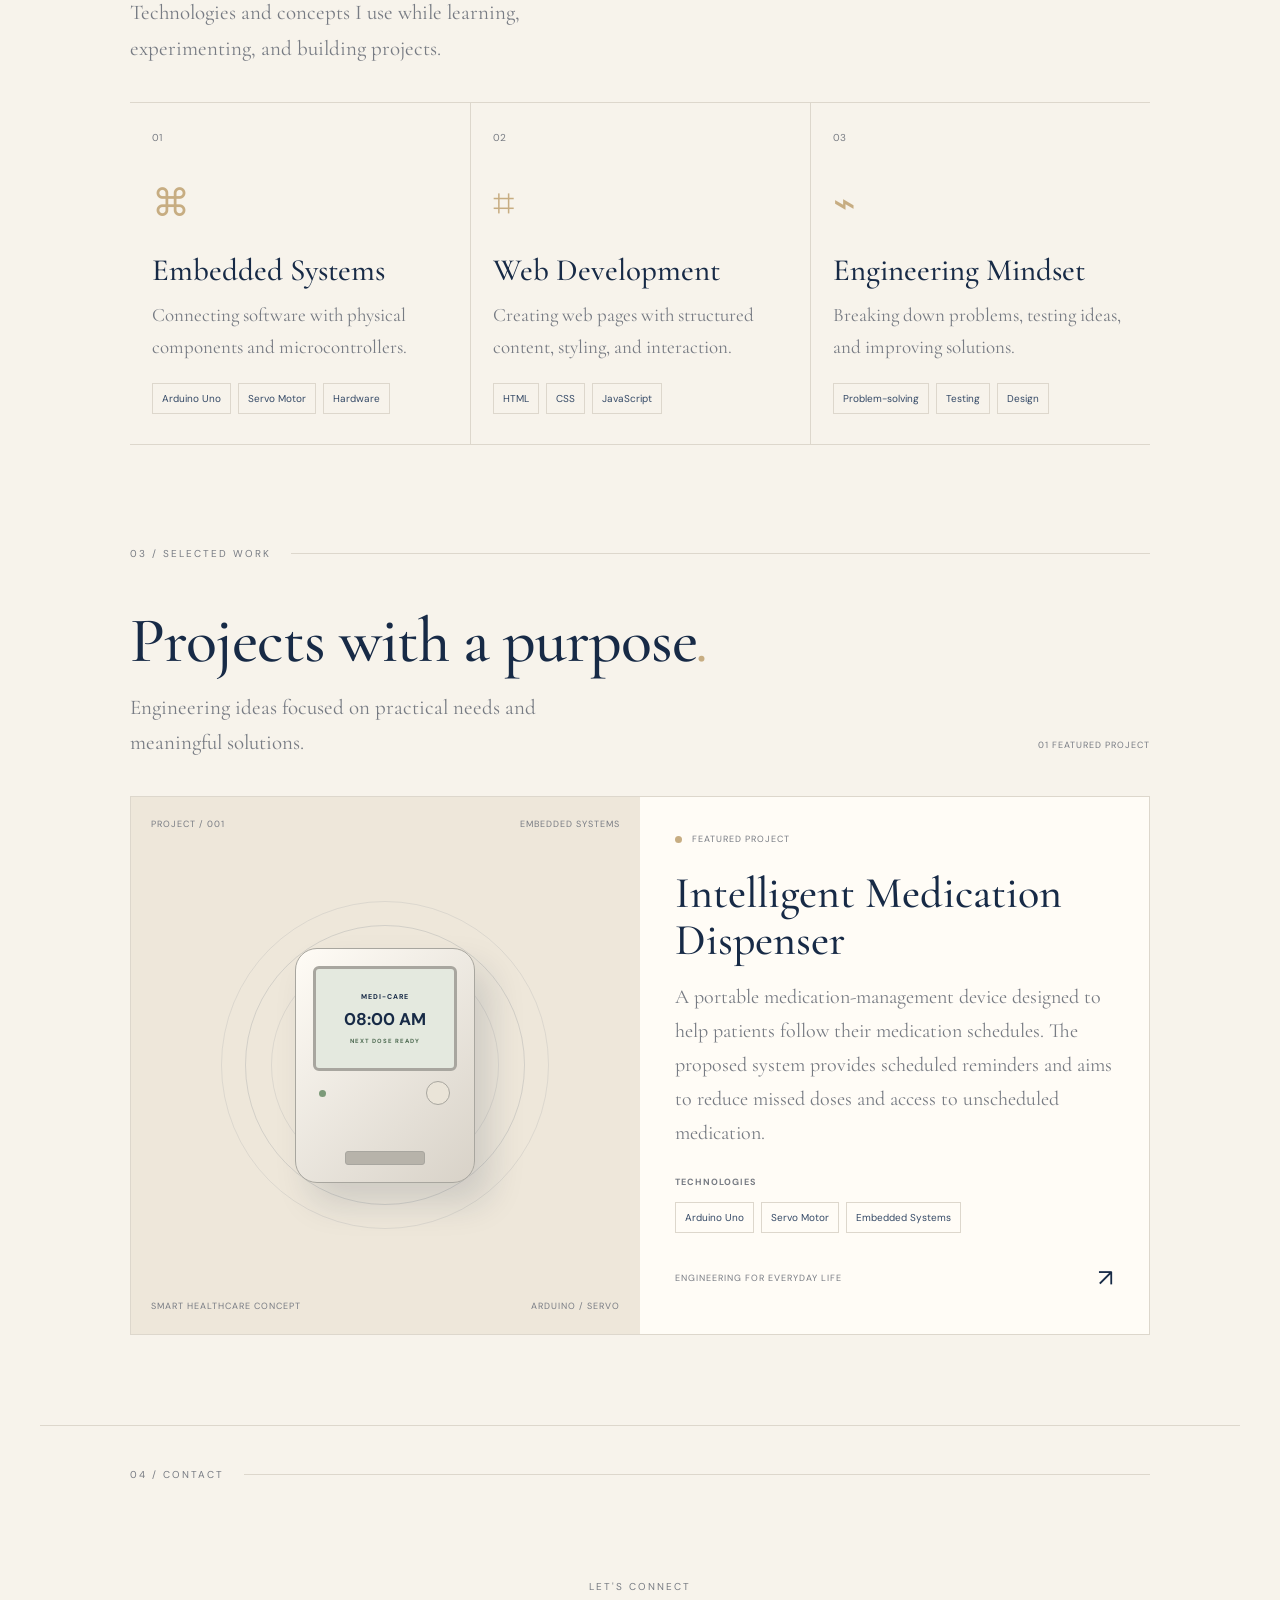
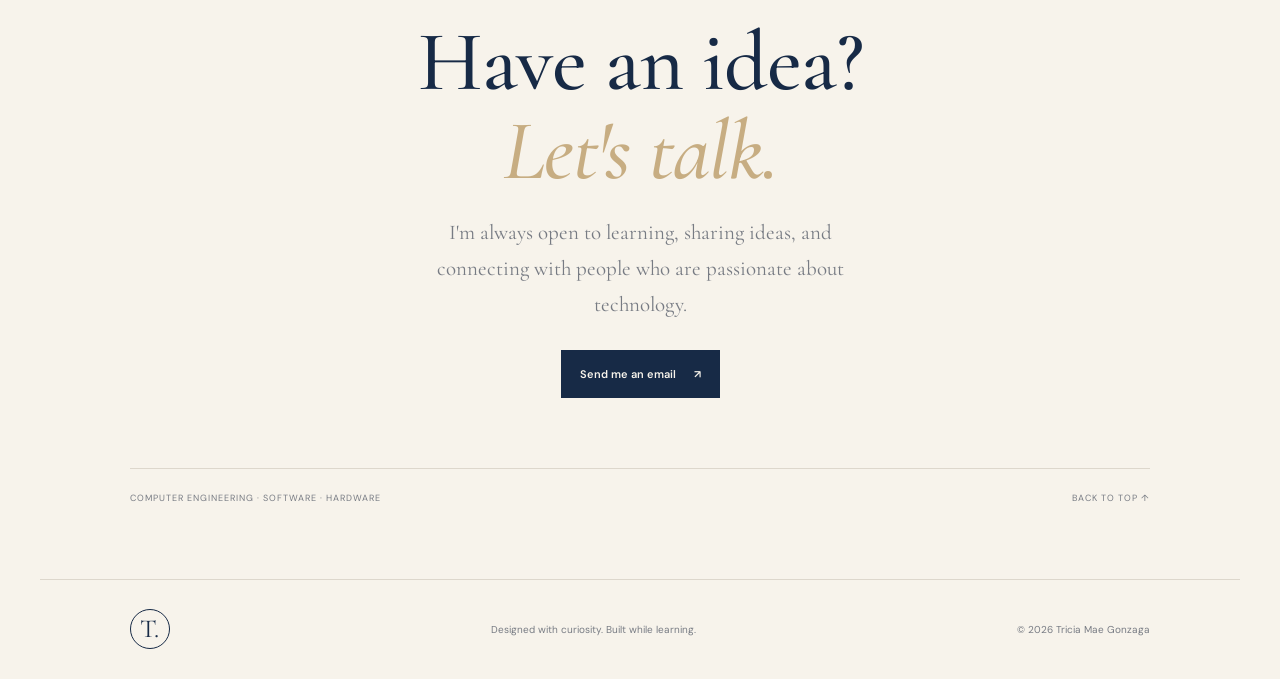
==== commit c8030f56: "lasttttttttttttttttttttt Removed old hero section and updated title." ====
--- a/index.html
+++ b/index.html
@@ -64,15 +64,10 @@
                         <span class="status-dot"></span>
                         COMPUTER ENGINEERING STUDENT
                     </div>
-
-                    <p class="hero-kicker">
-                        Hello, I'm Tricia Mae.
-                    </p>
-
-                    <h1>
-                        Building ideas<br>
-                        into <span>reality.</span>
-                    </h1>
+                <h1 class="hero-title">
+    Hello, I'm<br>
+    <span>Tricia Mae Gonzaga</span>
+</h1>
 
                     <p class="hero-description">
                         I explore the intersection of hardware,
--- a/style.css
+++ b/style.css
@@ -1,143 +1,959 @@
+
+@import url('https://fonts.googleapis.com/css2?family=Cormorant+Garamond:wght@400;500;600;700&family=DM+Sans:wght@400;500;600;700&display=swap');
+
 :root {
-    --bg-dark: #0b0b0b;
-    --french-blue: #318CE7;
-    --french-blue-light: #5ca4e9;
-    --text-muted: #8ab4f8;
+  --navy: #172A46;
+  --navy-light: #344966;
+  --ivory: #F7F3EB;
+  --white: #FFFCF6;
+  --gold: #C7AD82;
+  --muted: #777B83;
+  --line: #DDD7CC;
 }
 
 * {
-    margin: 0;
-    padding: 0;
-    box-sizing: border-box;
+  margin: 0;
+  padding: 0;
+  box-sizing: border-box;
+}
+
+html {
+  scroll-behavior: smooth;
+  scroll-padding-top: 90px;
 }
 
 body {
-    background-color: var(--bg-dark);
-    color: var(--french-blue);
-    font-family: 'Cormorant Garamond', serif;
-    line-height: 1.6;
-    font-size: 1.25rem;
-    padding: 2rem 1rem;
-}
-
-.container {
-    max-width: 800px;
-    margin: 0 auto;
-    padding: 2rem;
-}
-
-header {
-    text-align: center;
-    margin-bottom: 4rem;
-    border-bottom: 1px solid rgba(49, 140, 231, 0.2);
-    padding-bottom: 3rem;
-}
-
-h1 {
-    font-size: 3.5rem;
-    font-weight: 600;
-    letter-spacing: 2px;
-    margin-bottom: 0.5rem;
-    color: #ffffff;
-}
-
-h1 span {
-    color: var(--french-blue);
-}
-
-.subtitle {
-    font-size: 1.6rem;
-    font-style: italic;
-    color: var(--text-muted);
-    margin-bottom: 1.5rem;
-}
-
-nav {
+  background: var(--ivory);
+  color: var(--navy);
+  font-family: 'Cormorant Garamond', serif;
+  font-size: 20px;
+  line-height: 1.7;
+}
+
+a {
+  color: inherit;
+  text-decoration: none;
+}
+
+button {
+  font: inherit;
+}
+
+.site-shell {
+  overflow: hidden;
+}
+
+.navbar {
+  position: sticky;
+  top: 0;
+  z-index: 100;
+  min-height: 78px;
+  padding: 16px 7%;
+  display: flex;
+  justify-content: space-between;
+  align-items: center;
+  background: var(--ivory);
+  border-bottom: 1px solid var(--line);
+}
+
+.brand {
+  display: flex;
+  align-items: center;
+  gap: 12px;
+  font: 700 11px 'DM Sans', sans-serif;
+  letter-spacing: 2px;
+}
+
+.brand-mark,
+.footer-brand {
+  width: 40px;
+  height: 40px;
+  display: inline-flex;
+  justify-content: center;
+  align-items: center;
+  border: 1px solid var(--navy);
+  border-radius: 50%;
+  font-size: 26px;
+}
+
+.nav-links {
+  display: flex;
+  align-items: center;
+  gap: 30px;
+}
+
+.nav-links a {
+  font: 500 12px 'DM Sans', sans-serif;
+  transition: .3s;
+}
+
+.nav-links a:hover {
+  color: var(--gold);
+}
+
+.nav-links .nav-contact {
+  border: 1px solid var(--navy);
+  padding: 10px 16px;
+}
+
+.menu-toggle {
+  display: none;
+}
+
+.hero,
+.section,
+.footer {
+  max-width: 1200px;
+  margin: auto;
+  padding-left: 7%;
+  padding-right: 7%;
+}
+
+.hero {
+  min-height: 680px;
+  padding-top: 80px;
+  padding-bottom: 100px;
+  display: grid;
+  grid-template-columns: 1.1fr .9fr;
+  align-items: center;
+  gap: 55px;
+  position: relative;
+}
+
+.eyebrow,
+.section-label,
+.hero-meta,
+.visual-top,
+.visual-bottom .mini-label,
+.orbit-label,
+.scroll-hint,
+.art-top,
+.art-bottom,
+.project-type,
+.project-details h4,
+.project-count,
+.project-footer,
+.contact-bottom {
+  font-family: 'DM Sans', sans-serif;
+}
+
+.eyebrow {
+  display: flex;
+  align-items: center;
+  gap: 10px;
+  font-size: 10px;
+  letter-spacing: 2px;
+  color: var(--muted);
+}
+
+.status-dot {
+  width: 7px;
+  height: 7px;
+  display: inline-block;
+  flex-shrink: 0;
+  border-radius: 50%;
+  background: var(--gold);
+}
+
+h1, h2, h3 {
+  font-family: 'Cormorant Garamond', serif;
+  font-weight: 500;
+  line-height: 1.05;
+}
+
+.hero-kicker {
+  margin-top: 28px;
+  font-size: 24px;
+  font-style: italic;
+}
+
+.hero h1 {
+  margin-top: 12px;
+  font-size: clamp(65px, 7vw, 100px);
+  line-height: .96;
+  letter-spacing: -2px;
+}
+
+.hero h1 span,
+h2 span {
+  color: var(--gold);
+  font-style: italic;
+}
+
+.hero-description {
+  max-width: 430px;
+  margin-top: 24px;
+  color: var(--muted);
+  font-size: 21px;
+}
+
+.hero-actions {
+  display: flex;
+  flex-wrap: wrap;
+  gap: 12px;
+  margin-top: 28px;
+}
+
+.button {
+  min-height: 48px;
+  padding: 12px 18px;
+  display: inline-flex;
+  align-items: center;
+  justify-content: center;
+  gap: 18px;
+  border: 1px solid var(--navy);
+  font: 600 11px 'DM Sans', sans-serif;
+  transition: .3s;
+}
+
+.button-primary {
+  color: var(--ivory);
+  background: var(--navy);
+}
+
+.button-primary:hover {
+  background: var(--gold);
+  border-color: var(--gold);
+  color: var(--navy);
+}
+
+.button-secondary:hover {
+  background: var(--navy);
+  color: var(--ivory);
+}
+
+.hero-meta {
+  display: flex;
+  flex-wrap: wrap;
+  gap: 12px;
+  align-items: center;
+  margin-top: 35px;
+  color: var(--muted);
+  font-size: 9px;
+  letter-spacing: 1px;
+}
+
+.meta-divider {
+  width: 22px;
+  height: 1px;
+  background: var(--gold);
+}
+
+.hero-visual {
+  min-height: 420px;
+  aspect-ratio: .9;
+  display: flex;
+  flex-direction: column;
+  justify-content: space-between;
+  position: relative;
+  overflow: hidden;
+  background: var(--white);
+  border: 1px solid var(--line);
+}
+
+.visual-top,
+.art-top,
+.art-bottom {
+  display: flex;
+  justify-content: space-between;
+  gap: 10px;
+  padding: 20px;
+  color: var(--muted);
+  font-size: 9px;
+  letter-spacing: 1px;
+}
+
+.visual-center {
+  position: absolute;
+  inset: 60px 0;
+  display: flex;
+  align-items: center;
+  justify-content: center;
+}
+
+.orbit {
+  position: absolute;
+  border: 1px solid var(--line);
+  border-radius: 50%;
+}
+
+.orbit-one {
+  width: 68%;
+  aspect-ratio: 1;
+}
+
+.orbit-two {
+  width: 92%;
+  aspect-ratio: 1;
+  border-style: dashed;
+  animation: orbit-spin 45s linear infinite;
+}
+
+.core {
+  width: 110px;
+  height: 110px;
+  position: relative;
+  display: flex;
+  align-items: center;
+  justify-content: center;
+  border-radius: 50%;
+  background: var(--navy);
+  color: var(--ivory);
+  font-size: 75px;
+  box-shadow: 0 15px 40px #172a4620;
+}
+
+.core-dot {
+  width: 8px;
+  height: 8px;
+  position: absolute;
+  right: 15px;
+  bottom: 17px;
+  border-radius: 50%;
+  background: var(--gold);
+}
+
+.orbit-label {
+  position: absolute;
+  padding: 5px 8px;
+  background: var(--white);
+  font-size: 9px;
+  letter-spacing: 1px;
+}
+
+.label-one { top: 18%; left: 12%; }
+.label-two { right: 8%; bottom: 25%; }
+.label-three { left: 20%; bottom: 10%; }
+
+.visual-bottom {
+  display: flex;
+  justify-content: space-between;
+  align-items: center;
+  padding: 20px;
+  border-top: 1px solid var(--line);
+}
+
+.visual-bottom > div {
+  display: flex;
+  flex-direction: column;
+}
+
+.visual-bottom .mini-label {
+  font-size: 9px;
+  color: var(--muted);
+  letter-spacing: 1px;
+}
+
+.visual-bottom strong {
+  font-size: 23px;
+  font-weight: 500;
+}
+
+.visual-symbol {
+  font-size: 30px;
+  color: var(--gold);
+}
+
+.scroll-hint {
+  position: absolute;
+  left: 7%;
+  bottom: 25px;
+  display: flex;
+  align-items: center;
+  gap: 10px;
+  color: var(--muted);
+  font-size: 9px;
+  letter-spacing: 1px;
+}
+
+.scroll-line {
+  width: 25px;
+  height: 1px;
+  background: var(--gold);
+}
+
+.section {
+  padding-top: 100px;
+}
+
+.section-label {
+  display: flex;
+  align-items: center;
+  gap: 20px;
+  margin-bottom: 45px;
+  color: var(--muted);
+  font-size: 10px;
+  letter-spacing: 2px;
+}
+
+.label-line {
+  flex: 1;
+  height: 1px;
+  background: var(--line);
+}
+
+h2 {
+  font-size: clamp(42px, 5vw, 66px);
+  letter-spacing: -1px;
+}
+
+.about-grid {
+  display: grid;
+  grid-template-columns: 1fr .8fr;
+  gap: 70px;
+}
+
+.section-heading h2 {
+  margin-top: 20px;
+}
+
+.about-copy > p {
+  margin-bottom: 18px;
+  color: var(--muted);
+  font-size: 21px;
+}
+
+.about-note {
+  display: flex;
+  gap: 15px;
+  margin-top: 28px;
+  padding-top: 20px;
+  border-top: 1px solid var(--line);
+}
+
+.note-icon {
+  color: var(--gold);
+  font-size: 28px;
+}
+
+.about-note p {
+  font: 10px/1.8 'DM Sans', sans-serif;
+  color: var(--muted);
+  letter-spacing: 1px;
+}
+
+.about-note strong {
+  font: 500 22px 'Cormorant Garamond', serif;
+  letter-spacing: 0;
+  color: var(--navy);
+}
+
+.section-intro {
+  margin-bottom: 35px;
+}
+
+.section-intro > p,
+.section-intro > div > p {
+  max-width: 470px;
+  margin-top: 15px;
+  color: var(--muted);
+  font-size: 21px;
+}
+
+.skills-grid {
+  display: grid;
+  grid-template-columns: repeat(3, minmax(0, 1fr));
+  border-top: 1px solid var(--line);
+  border-bottom: 1px solid var(--line);
+}
+
+.skill-card {
+  padding: 28px 22px 30px;
+  display: flex;
+  flex-direction: column;
+  align-items: flex-start;
+  transition: .3s;
+}
+
+.skill-card + .skill-card {
+  border-left: 1px solid var(--line);
+}
+
+.skill-card:hover {
+  background: var(--white);
+}
+
+.card-number {
+  font: 10px 'DM Sans', sans-serif;
+  color: var(--muted);
+}
+
+.skill-icon {
+  margin-top: 28px;
+  font-size: 38px;
+  color: var(--gold);
+}
+
+.skill-card h3 {
+  margin-top: 18px;
+  font-size: 31px;
+}
+
+.skill-card > p {
+  flex: 1;
+  margin: 12px 0 20px;
+  color: var(--muted);
+  font-size: 19px;
+}
+
+.tags {
+  display: flex;
+  flex-wrap: wrap;
+  gap: 7px;
+  font-family: 'DM Sans', sans-serif;
+}
+
+.tags span {
+  padding: 6px 9px;
+  border: 1px solid var(--line);
+  color: var(--navy-light);
+  font-size: 10px;
+}
+
+.project-intro {
+  display: flex;
+  align-items: flex-end;
+  justify-content: space-between;
+  gap: 20px;
+}
+
+.project-count {
+  padding-bottom: 8px;
+  color: var(--muted);
+  font-size: 9px;
+  letter-spacing: 1px;
+}
+
+.project-card {
+  display: grid;
+  grid-template-columns: 1fr 1fr;
+  border: 1px solid var(--line);
+  background: var(--white);
+}
+
+.project-art {
+  min-height: 450px;
+  padding: 20px;
+  display: flex;
+  flex-direction: column;
+  justify-content: space-between;
+  overflow: hidden;
+  background: #EEE7DA;
+}
+
+.project-art .art-top,
+.project-art .art-bottom {
+  padding: 0;
+}
+
+.device-illustration {
+  min-height: 300px;
+  flex: 1;
+  display: flex;
+  align-items: center;
+  justify-content: center;
+  position: relative;
+}
+
+.device {
+  width: 180px;
+  height: 235px;
+  padding: 17px;
+  display: flex;
+  flex-direction: column;
+  align-items: center;
+  gap: 12px;
+  position: relative;
+  z-index: 2;
+  border: 1px solid #A8A69F;
+  border-radius: 22px;
+  background: linear-gradient(135deg, #FFFCF6, #D8D2C8);
+  box-shadow: 15px 20px 35px #172a4625;
+}
+
+.device-screen {
+  width: 100%;
+  min-height: 105px;
+  padding: 10px 5px;
+  display: flex;
+  flex-direction: column;
+  align-items: center;
+  justify-content: center;
+  gap: 7px;
+  border: 3px solid #A8A69F;
+  border-radius: 6px;
+  background: #E4E9DF;
+}
+
+.screen-label,
+.screen-status {
+  font: 700 7px 'DM Sans', sans-serif;
+  letter-spacing: 1px;
+}
+
+.screen-time {
+  font: 700 17px 'DM Sans', sans-serif;
+}
+
+.screen-status {
+  color: #4E6B52;
+  font-size: 6px;
+}
+
+.device-light {
+  position: absolute;
+  top: 141px;
+  left: 23px;
+  width: 7px;
+  height: 7px;
+  border-radius: 50%;
+  background: #7C9A79;
+}
+
+.device-button {
+  position: absolute;
+  top: 132px;
+  right: 24px;
+  width: 24px;
+  height: 24px;
+  border: 1px solid #A8A69F;
+  border-radius: 50%;
+  background: #EAE4D8;
+}
+
+.device-slot {
+  width: 80px;
+  height: 14px;
+  margin-top: auto;
+  border: 1px solid #A8A69F;
+  border-radius: 3px;
+  background: #B7B3AA;
+}
+
+.device-orbit {
+  position: absolute;
+  width: 280px;
+  aspect-ratio: 1;
+  border: 1px solid #172a4620;
+  border-radius: 50%;
+}
+
+.device-orbit::before,
+.device-orbit::after {
+  content: "";
+  position: absolute;
+  inset: 25px;
+  border: 1px solid #172a4615;
+  border-radius: 50%;
+}
+
+.device-orbit::after {
+  inset: -25px;
+}
+
+.project-details {
+  padding: 35px;
+  display: flex;
+  flex-direction: column;
+  align-items: flex-start;
+}
+
+.project-type {
+  display: flex;
+  align-items: center;
+  gap: 10px;
+  color: var(--muted);
+  font-size: 9px;
+  letter-spacing: 1px;
+}
+
+.project-details h3 {
+  margin-top: 23px;
+  font-size: 44px;
+}
+
+.project-details > p {
+  margin-top: 17px;
+  color: var(--muted);
+  font-size: 20px;
+}
+
+.project-details h4 {
+  margin: 25px 0 12px;
+  color: var(--muted);
+  font-size: 9px;
+  letter-spacing: 1px;
+}
+
+.project-footer {
+  width: 100%;
+  margin-top: auto;
+  padding-top: 25px;
+  display: flex;
+  align-items: center;
+  justify-content: space-between;
+  color: var(--muted);
+  font-size: 9px;
+  letter-spacing: 1px;
+}
+
+.project-arrow {
+  font-size: 24px;
+  color: var(--navy);
+}
+
+.contact-section {
+  margin-top: 90px;
+  padding-top: 40px;
+  border-top: 1px solid var(--line);
+}
+
+.contact-main {
+  padding: 50px 0 70px;
+  text-align: center;
+}
+
+.contact-main .eyebrow {
+  justify-content: center;
+}
+
+.contact-main h2 {
+  margin-top: 22px;
+  font-size: clamp(50px, 8vw, 85px);
+}
+
+.contact-main > p:not(.eyebrow) {
+  max-width: 470px;
+  margin: 20px auto 28px;
+  color: var(--muted);
+  font-size: 21px;
+}
+
+.contact-bottom {
+  padding: 22px 0;
+  display: flex;
+  justify-content: space-between;
+  gap: 20px;
+  border-top: 1px solid var(--line);
+  color: var(--muted);
+  font-size: 9px;
+  letter-spacing: 1px;
+}
+
+.footer {
+  min-height: 100px;
+  margin-top: 50px;
+  padding-top: 25px;
+  padding-bottom: 25px;
+  display: flex;
+  align-items: center;
+  justify-content: space-between;
+  gap: 20px;
+  border-top: 1px solid var(--line);
+}
+
+.footer > p {
+  font: 10px 'DM Sans', sans-serif;
+  color: var(--muted);
+}
+
+@keyframes orbit-spin {
+  to { transform: rotate(360deg); }
+}
+
+.js-enabled .reveal {
+  opacity: 0;
+  transform: translateY(20px);
+  transition: opacity .7s ease, transform .7s ease;
+}
+
+.js-enabled .reveal.is-visible {
+  opacity: 1;
+  transform: translateY(0);
+}
+
+@media (max-width: 850px) {
+  .hero {
+    grid-template-columns: 1fr;
+    gap: 35px;
+  }
+
+  .hero-visual {
+    width: 100%;
+    max-width: 500px;
+    margin: auto;
+  }
+
+  .about-grid {
+    grid-template-columns: 1fr;
+    gap: 30px;
+  }
+
+  .skills-grid {
+    grid-template-columns: 1fr;
+  }
+
+  .skill-card + .skill-card {
+    border-left: 0;
+    border-top: 1px solid var(--line);
+  }
+
+  .project-card {
+    grid-template-columns: 1fr;
+  }
+}
+
+@media (max-width: 600px) {
+  .navbar {
+    padding: 14px 6%;
+  }
+
+  .brand {
+    font-size: 9px;
+    gap: 8px;
+  }
+
+  .brand-mark {
+    width: 35px;
+    height: 35px;
+  }
+
+  .menu-toggle {
+    width: 40px;
+    height: 40px;
     display: flex;
+    flex-direction: column;
     justify-content: center;
-    gap: 2rem;
-    margin-top: 1rem;
-}
-
-nav a {
-    color: var(--french-blue);
-    text-decoration: none;
-    font-size: 1.2rem;
-    transition: color 0.3s ease;
-}
-
-nav a:hover {
-    color: var(--french-blue-light);
-    text-decoration: underline;
-}
-
-section {
-    margin-bottom: 4rem;
-}
-
-h2 {
-    font-size: 2.2rem;
-    font-weight: 500;
-    margin-bottom: 1.5rem;
-    border-bottom: 1px solid rgba(49, 140, 231, 0.3);
-    padding-bottom: 0.5rem;
-}
-
-p {
-    margin-bottom: 1.2rem;
-    color: #d1d1d1;
-}
-
-.project-card {
-    background: rgba(20, 20, 20, 0.7);
-    border: 1px solid rgba(49, 140, 231, 0.3);
-    border-radius: 8px;
-    padding: 2rem;
-    transition: transform 0.3s ease, border-color 0.3s ease;
-}
-
-.project-card:hover {
-    border-color: var(--french-blue);
-    transform: translateY(-3px);
-}
-
-.project-title {
-    font-size: 1.8rem;
-    font-weight: 600;
-    color: var(--french-blue-light);
-    margin-bottom: 1rem;
-}
-
-.tech-stack {
+    gap: 6px;
+    padding: 10px;
+    border: 1px solid var(--line);
+    background: transparent;
+    cursor: pointer;
+    position: relative;
+    z-index: 102;
+  }
+
+  .menu-toggle span {
+    height: 1px;
+    width: 100%;
+    background: var(--navy);
+    transition: .3s;
+  }
+
+  .nav-links {
+    position: fixed;
+    inset: 0;
+    z-index: 101;
+    padding: 80px 8%;
     display: flex;
+    flex-direction: column;
+    align-items: stretch;
+    justify-content: center;
+    gap: 18px;
+    background: var(--ivory);
+    opacity: 0;
+    visibility: hidden;
+    pointer-events: none;
+    transition: .3s;
+  }
+
+  .nav-links.open {
+    opacity: 1;
+    visibility: visible;
+    pointer-events: auto;
+  }
+
+  .nav-links a {
+    font: 500 36px 'Cormorant Garamond', serif;
+  }
+
+  .nav-links .nav-contact {
+    width: fit-content;
+    font: 500 13px 'DM Sans', sans-serif;
+  }
+
+  .hero,
+  .section,
+  .footer {
+    padding-left: 6%;
+    padding-right: 6%;
+  }
+
+  .hero {
+    padding-top: 55px;
+    padding-bottom: 85px;
+  }
+
+  .hero h1 {
+    font-size: clamp(58px, 13vw, 78px);
+  }
+
+  .hero-description,
+  .about-copy > p,
+  .section-intro > p {
+    font-size: 19px;
+  }
+
+  .hero-visual {
+    min-height: 340px;
+  }
+
+  .scroll-hint {
+    left: 6%;
+  }
+
+  .section {
+    padding-top: 80px;
+  }
+
+  .section-label {
+    margin-bottom: 35px;
+  }
+
+  .project-intro {
+    align-items: flex-start;
+    flex-direction: column;
+  }
+
+  .project-details {
+    padding: 25px 20px;
+  }
+
+  .project-details h3 {
+    font-size: 39px;
+  }
+
+  .contact-section {
+    margin-top: 75px;
+  }
+
+  .contact-main h2 {
+    font-size: 53px;
+  }
+
+  .contact-bottom {
+    flex-direction: column;
+  }
+
+  .footer {
     flex-wrap: wrap;
-    gap: 0.75rem;
-    margin-top: 1.5rem;
-}
-
-.badge {
-    background: rgba(49, 140, 231, 0.1);
-    color: var(--french-blue-light);
-    border: 1px solid var(--french-blue);
-    padding: 0.25rem 0.75rem;
-    border-radius: 4px;
-    font-size: 1rem;
-    font-weight: 500;
-}
-
-footer {
-    text-align: center;
-    margin-top: 5rem;
-    font-size: 1rem;
-    color: var(--text-muted);
-    border-top: 1px solid rgba(49, 140, 231, 0.2);
-    padding-top: 2rem;
-}
-
-@media (max-width: 600px) {
-    h1 { font-size: 2.5rem; }
-    .container { padding: 1rem; }
-}
-body {
-    background-color: red !important;
-}
+    margin-top: 35px;
+  }
+
+  .footer > p:last-child {
+    width: 100%;
+  }
+}
+
+@media (prefers-reduced-motion: reduce) {
+  *, *::before, *::after {
+    animation: none !important;
+    transition: none !important;
+    scroll-behavior: auto !important;
+  }
+
+  .js-enabled .reveal {
+    opacity: 1;
+    transform: none;
+  }
+}
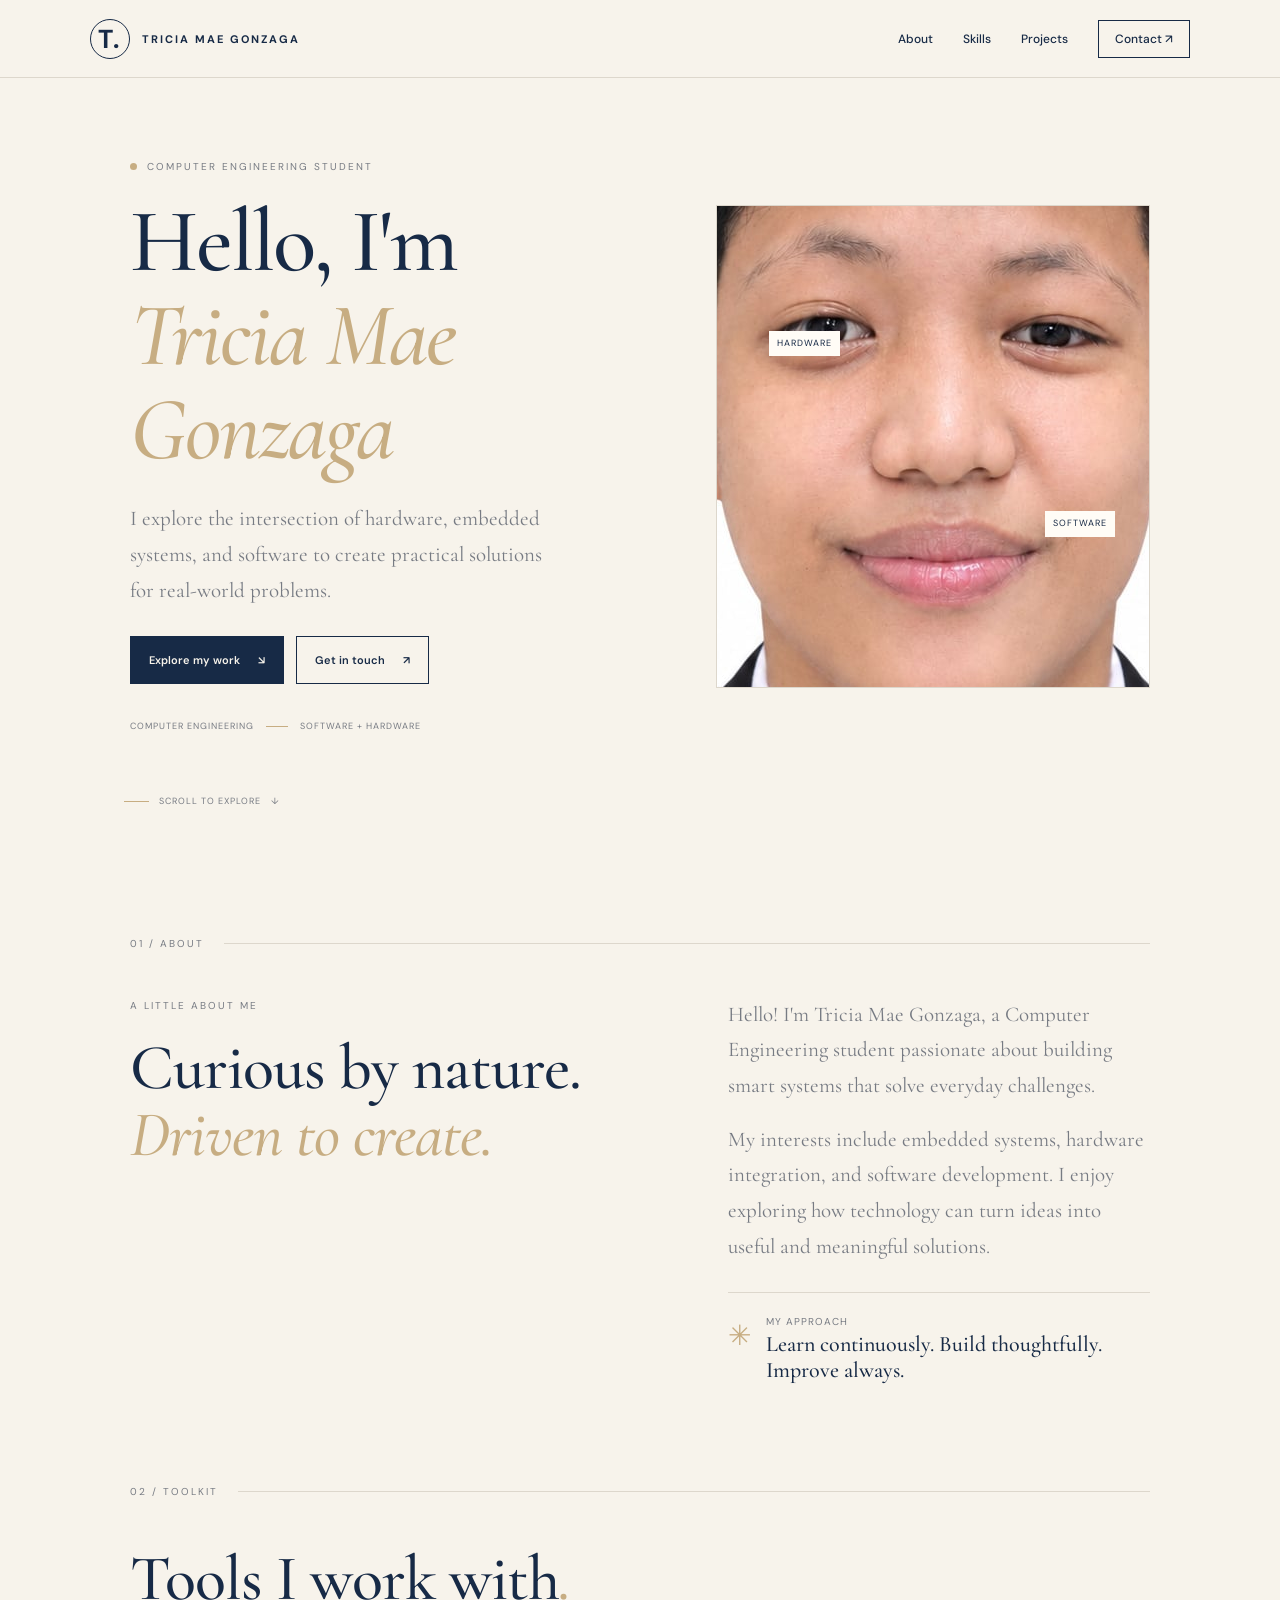
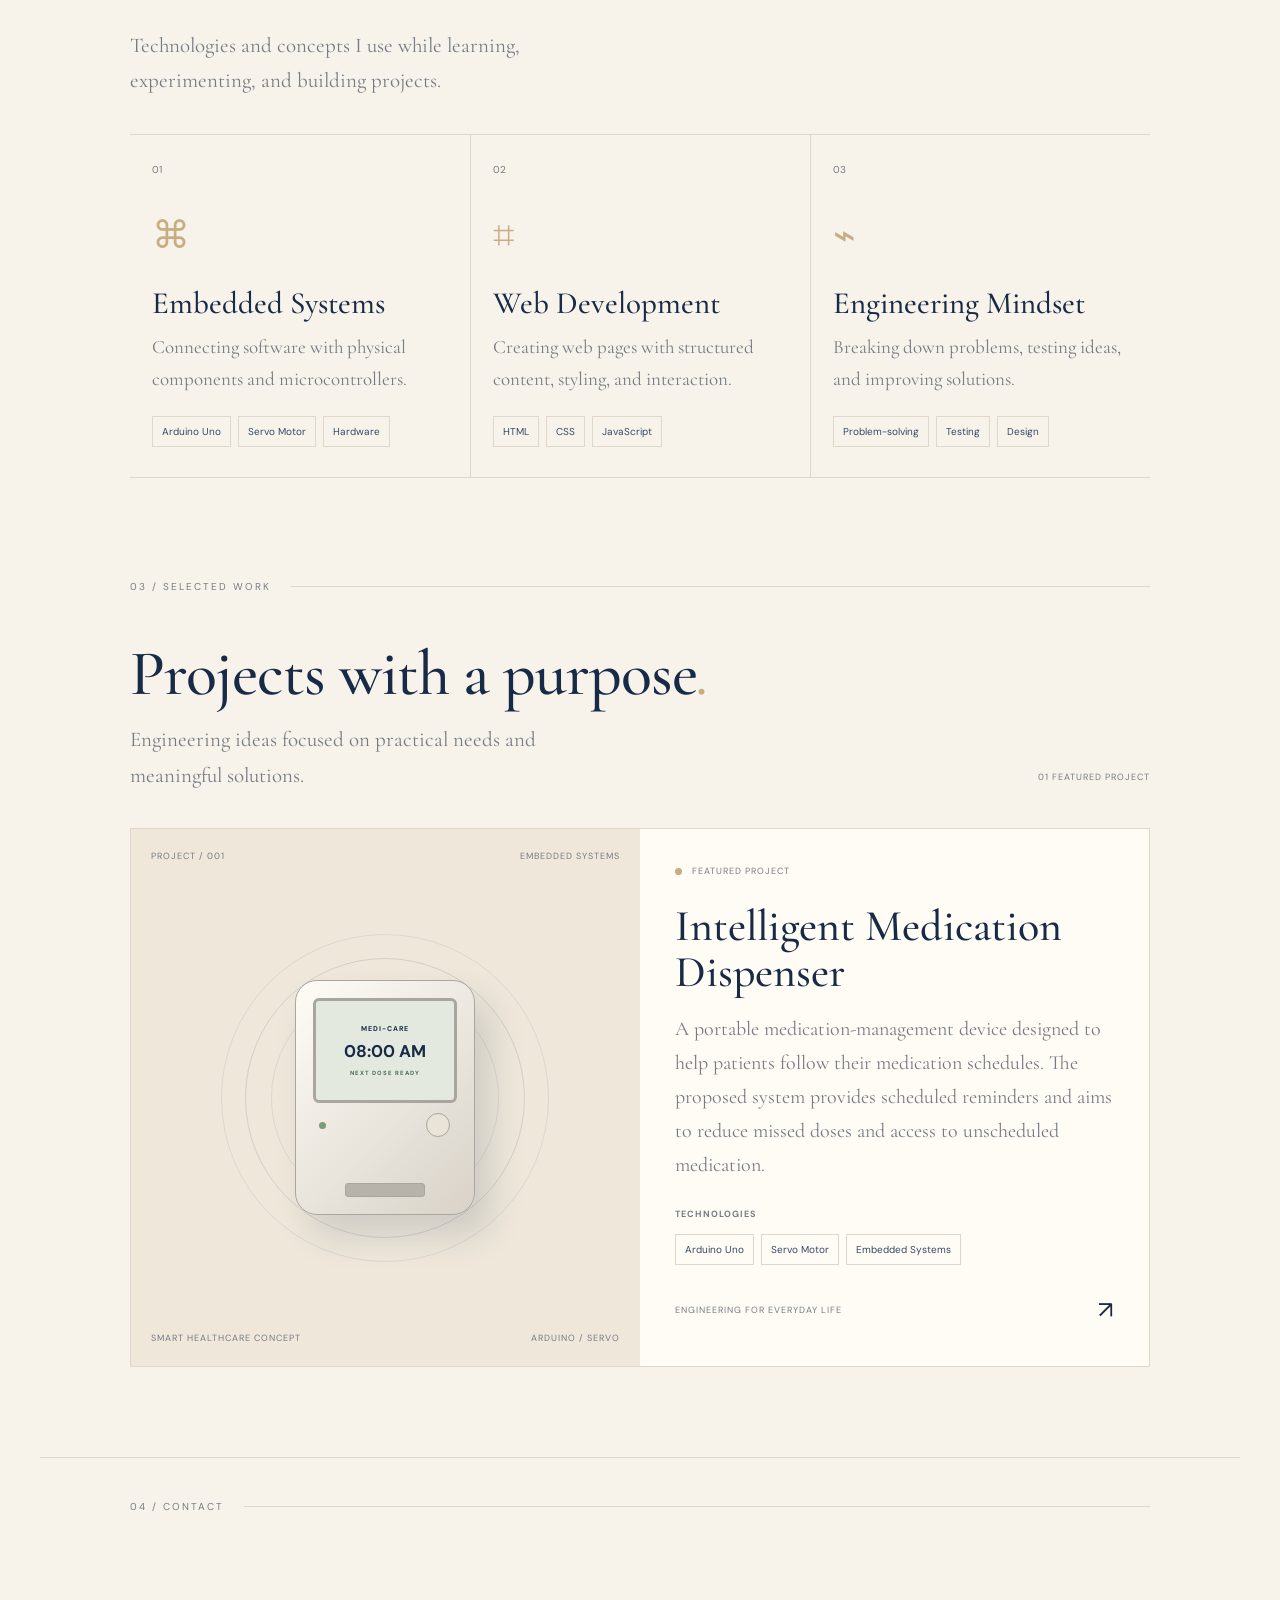
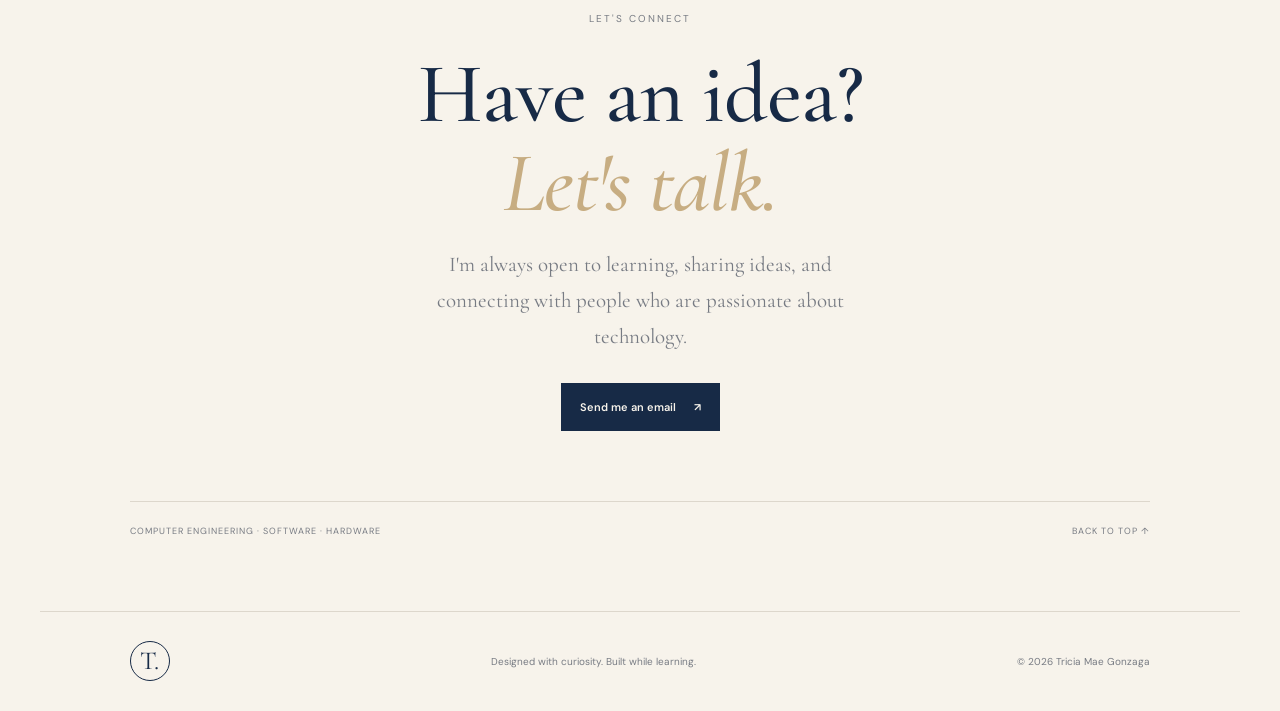
==== commit 57307c72: "uybvtfrcdtfyghu Added a profile photo section with an image of Tricia Mae Gonzaga." ====
--- a/index.html
+++ b/index.html
@@ -104,10 +104,14 @@
                         <div class="orbit orbit-one"></div>
                         <div class="orbit orbit-two"></div>
 
-                        <div class="core">
-                            <span>T</span>
-                            <span class="core-dot"></span>
-                        </div>
+                      
+<div class="core profile-photo">
+    <img
+        src="tricia.gnzg.jpg"
+        alt="Portrait of Tricia Mae Gonzaga"
+    />
+</div>
+
 
                         <span class="orbit-label label-one">
                             HARDWARE
--- a/style.css
+++ b/style.css
@@ -155,26 +155,31 @@
   background: var(--gold);
 }
 
-h1, h2, h3 {
+h1,
+h2,
+h3 {
   font-family: 'Cormorant Garamond', serif;
   font-weight: 500;
   line-height: 1.05;
 }
 
-.hero-kicker {
-  margin-top: 28px;
-  font-size: 24px;
+/* HERO TITLE: Hello, I'm Tricia Mae Gonzaga */
+
+.hero-title {
+  margin-top: 20px;
+  font-family: 'Cormorant Garamond', serif;
+  font-size: clamp(55px, 7vw, 90px);
+  font-weight: 500;
+  line-height: 1.05;
+  letter-spacing: -2px;
+  color: #172A46;
+}
+
+.hero-title span {
+  color: #C7AD82;
   font-style: italic;
 }
 
-.hero h1 {
-  margin-top: 12px;
-  font-size: clamp(65px, 7vw, 100px);
-  line-height: .96;
-  letter-spacing: -2px;
-}
-
-.hero h1 span,
 h2 span {
   color: var(--gold);
   font-style: italic;
@@ -321,9 +326,20 @@
   letter-spacing: 1px;
 }
 
-.label-one { top: 18%; left: 12%; }
-.label-two { right: 8%; bottom: 25%; }
-.label-three { left: 20%; bottom: 10%; }
+.label-one {
+  top: 18%;
+  left: 12%;
+}
+
+.label-two {
+  right: 8%;
+  bottom: 25%;
+}
+
+.label-three {
+  left: 20%;
+  bottom: 10%;
+}
 
 .visual-bottom {
   display: flex;
@@ -758,7 +774,9 @@
 }
 
 @keyframes orbit-spin {
-  to { transform: rotate(360deg); }
+  to {
+    transform: rotate(360deg);
+  }
 }
 
 .js-enabled .reveal {
@@ -884,8 +902,9 @@
     padding-bottom: 85px;
   }
 
-  .hero h1 {
-    font-size: clamp(58px, 13vw, 78px);
+  /* Mobile font size for your name */
+  .hero-title {
+    font-size: 58px;
   }
 
   .hero-description,
@@ -946,7 +965,9 @@
 }
 
 @media (prefers-reduced-motion: reduce) {
-  *, *::before, *::after {
+  *,
+  *::before,
+  *::after {
     animation: none !important;
     transition: none !important;
     scroll-behavior: auto !important;
